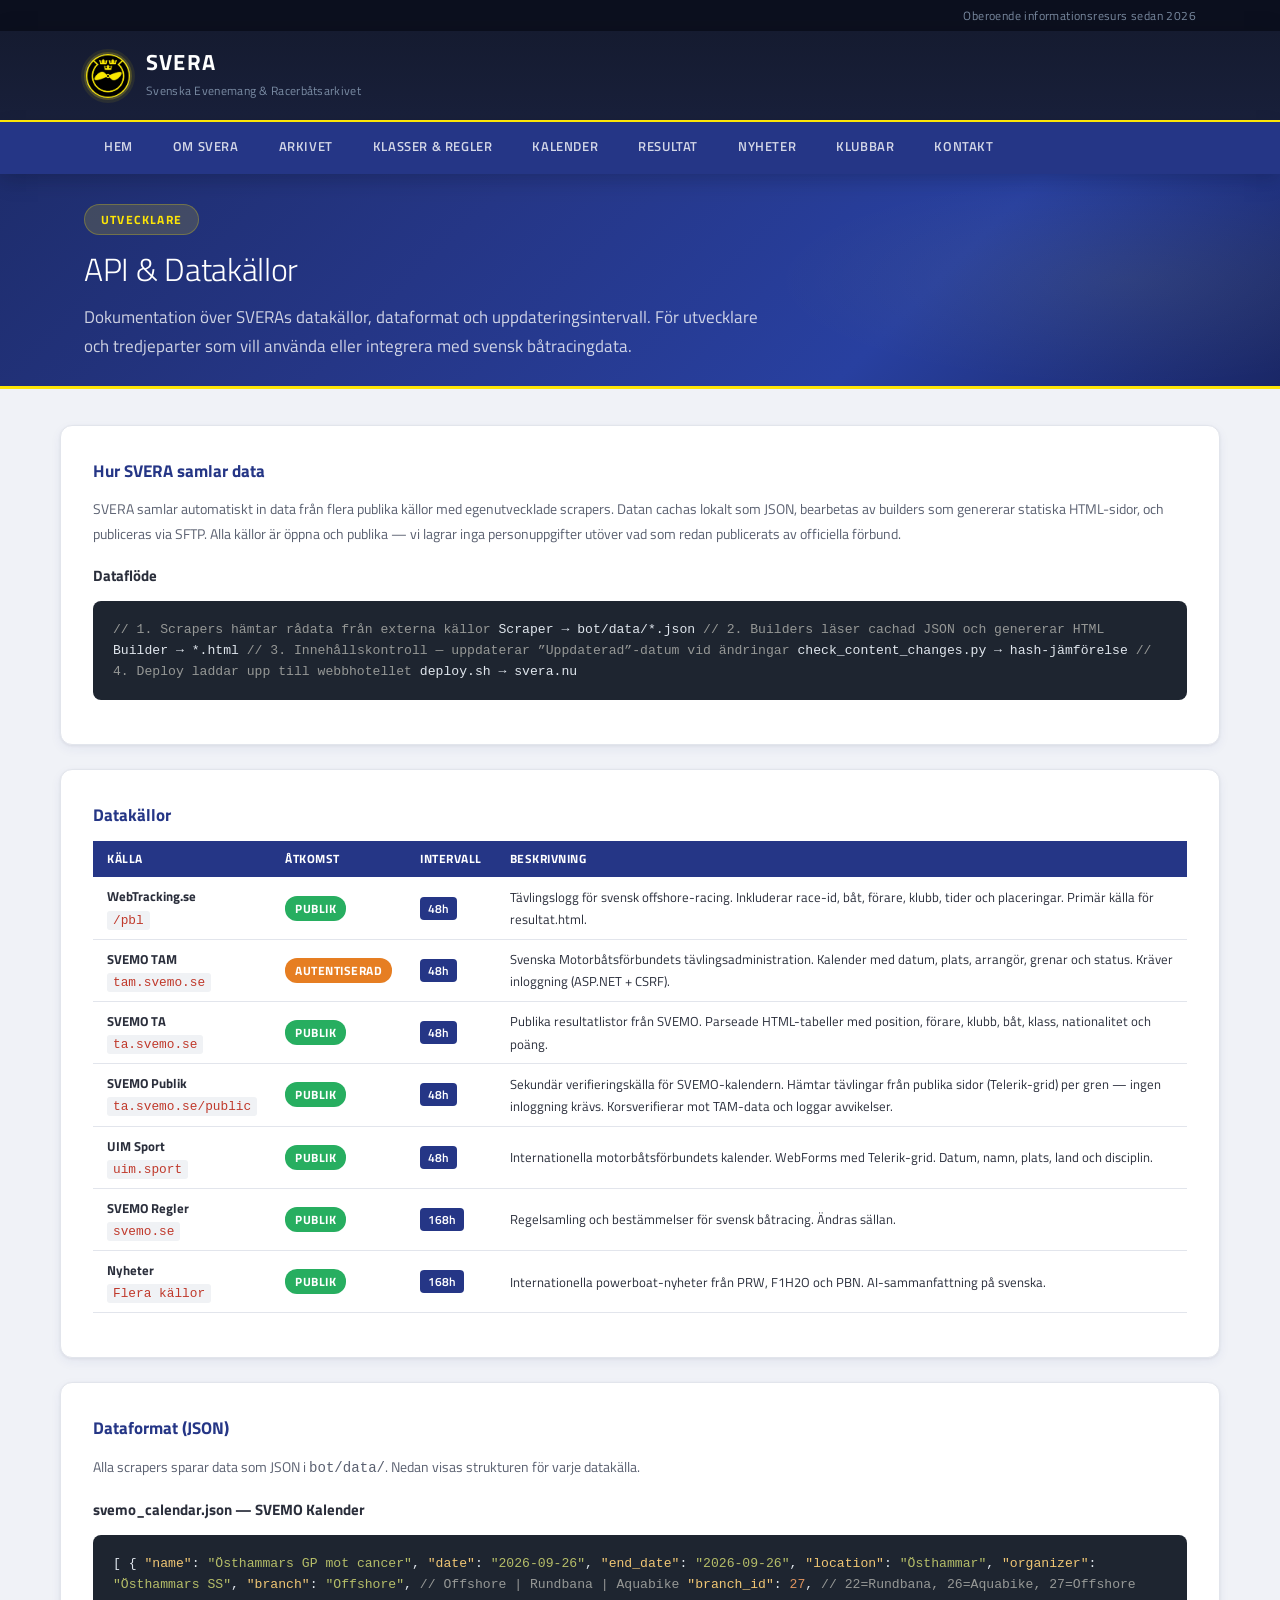
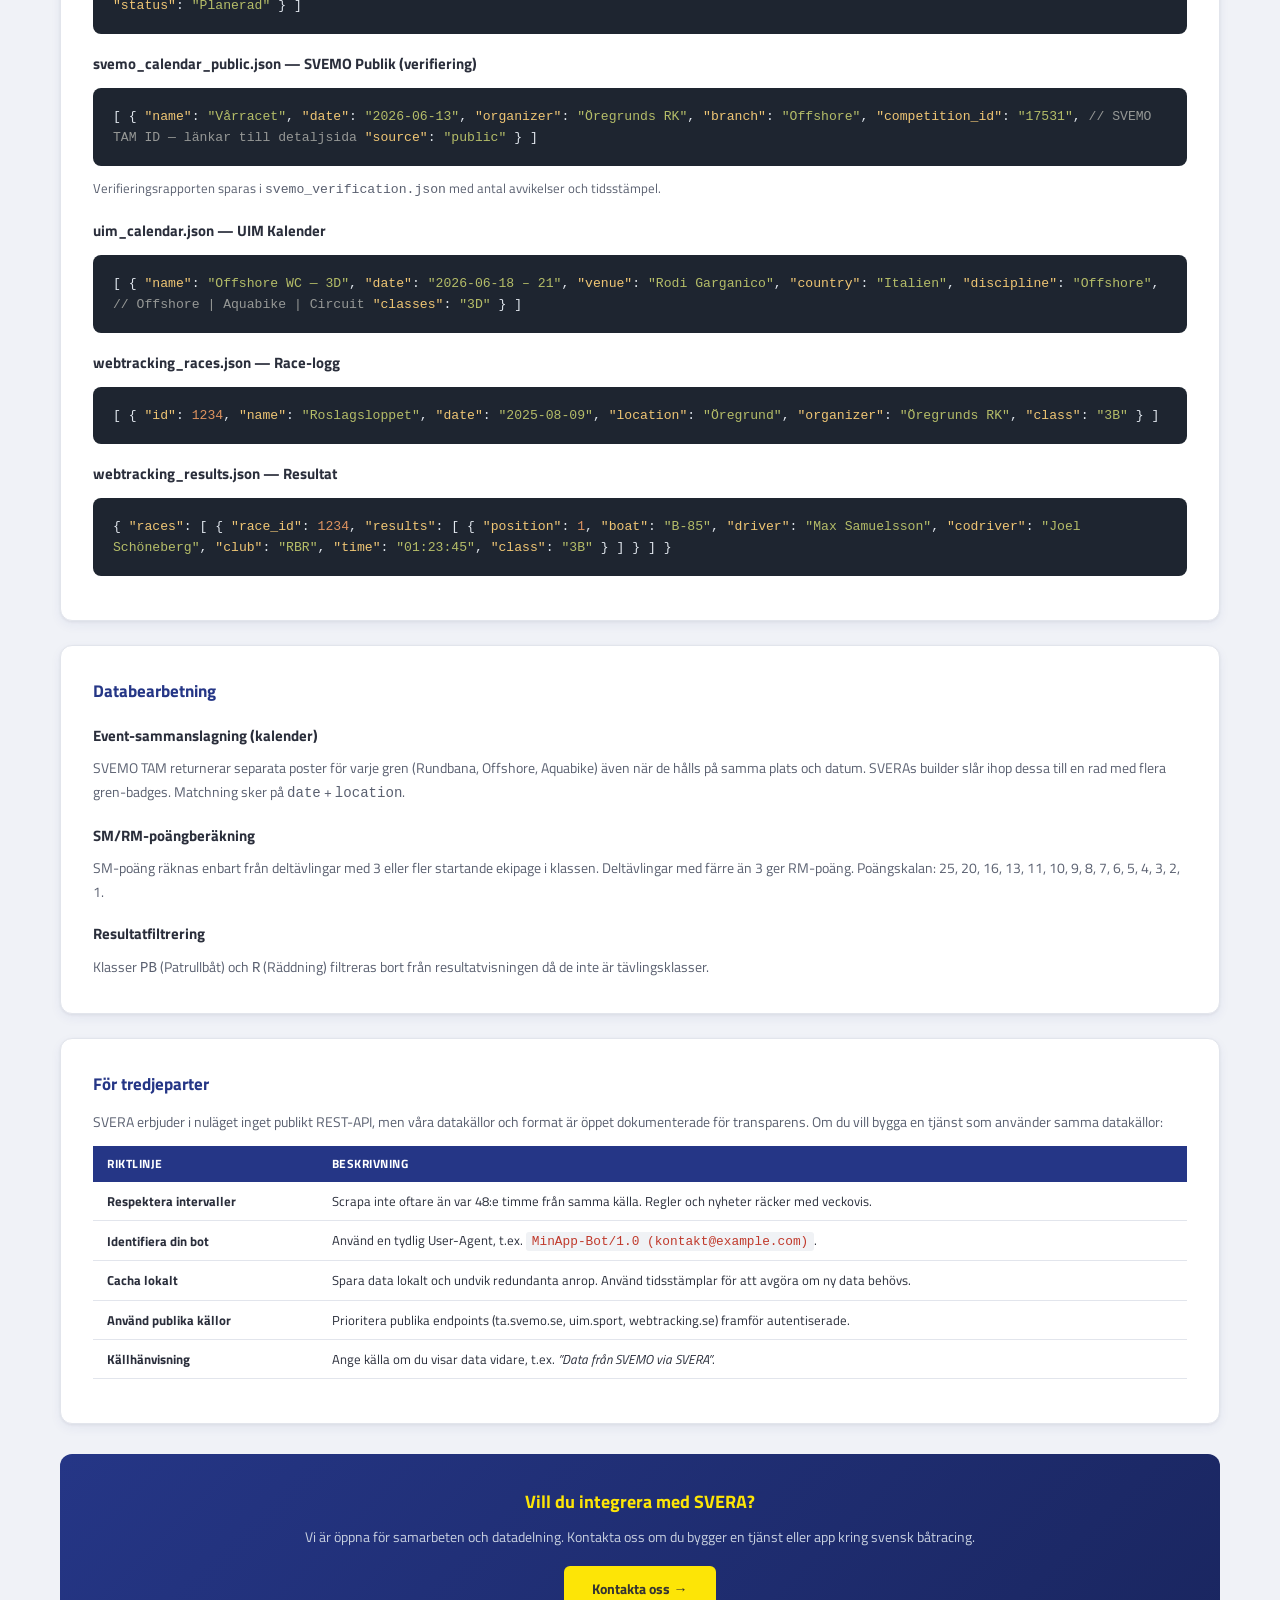
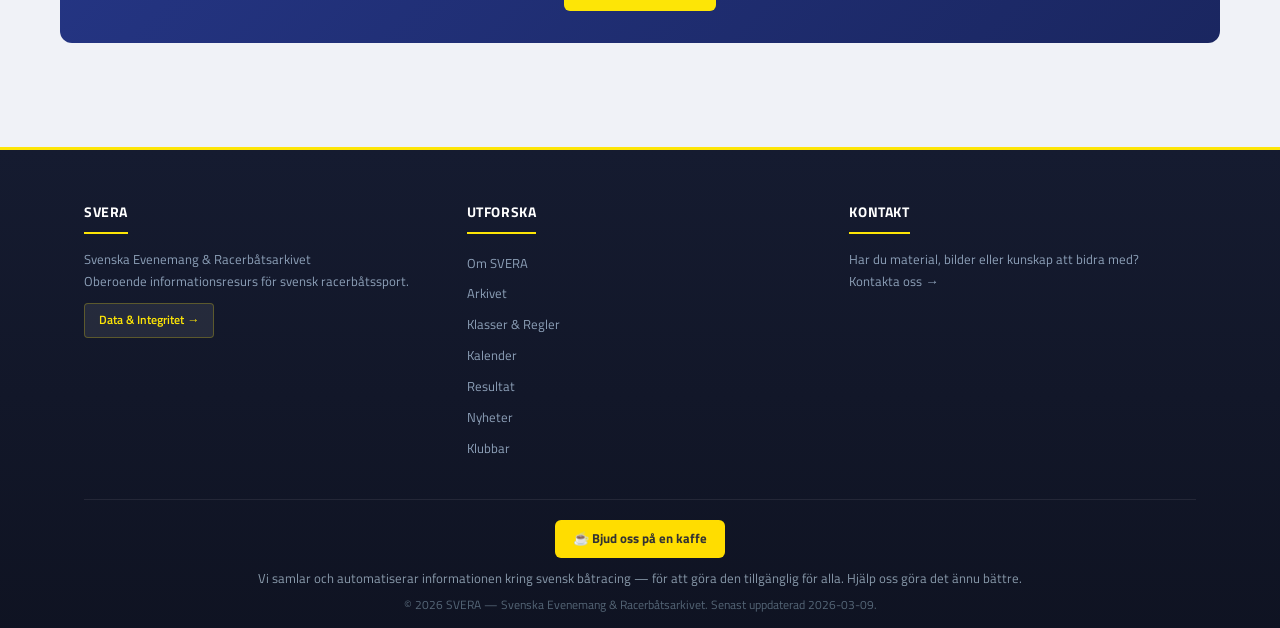
==== api.html @ 604509d9 "Add public SVEMO calendar scraper as TAM verification source - svemo_calendar_public.py: scrapes ta." ====
<!DOCTYPE html>
<html lang="sv">
<head>
  <meta charset="UTF-8">
  <meta name="viewport" content="width=device-width, initial-scale=1.0">
  <title>API &amp; Datak&auml;llor &mdash; SVERA</title>
  <meta name="description" content="Dokumentation &ouml;ver SVERAs datak&auml;llor, uppdateringsintervall och dataformat. F&ouml;r utvecklare och tredjeparter som vill integrera med svensk b&aring;tracingdata.">
  <meta property="og:title" content="API &amp; Datak&auml;llor &mdash; SVERA">
  <meta property="og:description" content="SVERAs datak&auml;llor och API-dokumentation f&ouml;r svensk b&aring;tracingdata.">
  <meta property="og:type" content="website">
  <meta property="og:url" content="https://www.svera.nu/api.html">
  <meta property="og:locale" content="sv_SE">
  <link rel="icon" type="image/x-icon" href="favicon.ico">
  <link rel="icon" type="image/png" sizes="32x32" href="assets/images/favicon-32x32.png">
  <link rel="icon" type="image/png" sizes="16x16" href="assets/images/favicon-16x16.png">
  <link rel="apple-touch-icon" sizes="180x180" href="assets/images/apple-touch-icon.png">
  <link rel="stylesheet" href="assets/css/style.css">
  <style>
    .api-section { background:var(--white); border-radius:var(--radius-lg); box-shadow:var(--shadow); padding:32px; margin-bottom:24px; border:1px solid var(--border); }
    .api-section h3 { color:var(--primary); font-size:1.05rem; margin-bottom:12px; }
    .api-section h4 { color:var(--text); font-size:0.92rem; margin:18px 0 8px; }
    .api-table { width:100%; border-collapse:collapse; font-size:0.84rem; margin:12px 0; }
    .api-table thead { background:var(--primary); color:#fff; }
    .api-table th { padding:8px 14px; text-align:left; font-size:0.76rem; text-transform:uppercase; letter-spacing:0.5px; font-weight:700; }
    .api-table td { padding:8px 14px; border-bottom:1px solid var(--border); color:var(--text); }
    .api-table tbody tr:hover { background:rgba(37,54,134,0.03); }
    .api-table code { background:#f0f2f5; padding:2px 6px; border-radius:3px; font-size:0.8rem; color:#c0392b; }
    .code-block { background:#1e2530; color:#e0e6ed; padding:18px 20px; border-radius:8px; font-size:0.82rem; line-height:1.6; overflow-x:auto; margin:12px 0; font-family:'Courier New',monospace; }
    .code-block .key { color:#f0c674; }
    .code-block .str { color:#b5bd68; }
    .code-block .num { color:#de935f; }
    .code-block .comment { color:#969896; }
    .badge-source { display:inline-block; padding:3px 10px; border-radius:12px; font-size:0.72rem; font-weight:700; text-transform:uppercase; letter-spacing:0.5px; }
    .badge-public { background:#27ae60; color:#fff; }
    .badge-auth { background:#e67e22; color:#fff; }
    .badge-interval { background:var(--primary); color:#fff; display:inline-block; padding:2px 8px; border-radius:4px; font-size:0.72rem; font-weight:600; }
    .contact-box { background:linear-gradient(135deg,#253686 0%,#1a2660 100%); color:#fff; border-radius:var(--radius-lg); padding:32px; text-align:center; margin-top:30px; }
    .contact-box h3 { color:#fde506; margin-bottom:10px; font-size:1.15rem; }
    .contact-box p { font-size:0.9rem; color:#c8d0e0; line-height:1.65; margin-bottom:16px; }
    .contact-box a.btn { display:inline-block; padding:11px 28px; background:var(--accent); color:#333; border-radius:6px; font-weight:700; font-size:0.88rem; text-decoration:none; transition:all var(--transition); }
    .contact-box a.btn:hover { background:#fff; color:var(--primary); transform:translateY(-1px); }
  </style>
</head>
<body>

<a href="#main" class="skip-link">Hoppa till inneh&aring;ll</a>
<div class="top-bar"><div class="container"><span>Oberoende informationsresurs sedan 2026</span></div></div>

<header class="site-header">
  <div class="container">
    <div class="header-inner">
      <a href="/" class="logo">
        <img class="logo-img" src="assets/images/svera-logo.png" alt="SVERA">
        <div class="logo-text"><h1>SVERA</h1><span class="tagline">Svenska Evenemang &amp; Racerb&aring;tsarkivet</span></div>
      </a>
      <button class="hamburger" aria-label="Meny"><span></span><span></span><span></span></button>
    </div>
  </div>
  <nav class="main-nav">
    <div class="container">
      <ul class="nav-list">
        <li><a href="/">Hem</a></li>
        <li><a href="om.html">Om SVERA</a></li>
        <li><a href="arkivet.html">Arkivet</a></li>
        <li><a href="klasser.html">Klasser &amp; Regler</a></li>
        <li><a href="kalender.html">Kalender</a></li>
        <li><a href="resultat.html">Resultat</a></li>
        <li><a href="nyheter.html">Nyheter</a></li>
        <li>
          <a href="klubbar.html">Klubbar</a>
          <ul class="dropdown">
            <li><a href="klubbar.html">Klubbar</a></li>
            <li><a href="team.html">Aktiva Team</a></li>
          </ul>
        </li>
        <li><a href="kontakt.html">Kontakt</a></li>
      </ul>
    </div>
  </nav>
</header>

<section class="hero" style="padding:30px 0 24px;">
  <div class="container">
    <span class="hero-badge">Utvecklare</span>
    <h2>API &amp; Datak&auml;llor</h2>
    <p>Dokumentation &ouml;ver SVERAs datak&auml;llor, dataformat och uppdateringsintervall. F&ouml;r utvecklare och tredjeparter som vill anv&auml;nda eller integrera med svensk b&aring;tracingdata.</p>
  </div>
</section>

<div class="container page-content" id="main">

  <!-- Overview -->
  <div class="api-section">
    <h3>Hur SVERA samlar data</h3>
    <p style="font-size:0.9rem;color:var(--text-light);line-height:1.7;">SVERA samlar automatiskt in data fr&aring;n flera publika k&auml;llor med egenutvecklade scrapers. Datan cachas lokalt som JSON, bearbetas av builders som genererar statiska HTML-sidor, och publiceras via SFTP. Alla k&auml;llor &auml;r &ouml;ppna och publika &mdash; vi lagrar inga personuppgifter ut&ouml;ver vad som redan publicerats av officiella f&ouml;rbund.</p>

    <h4>Datafl&ouml;de</h4>
    <div class="code-block">
<span class="comment">// 1. Scrapers h&auml;mtar r&aring;data fr&aring;n externa k&auml;llor</span>
Scraper &rarr; bot/data/*.json

<span class="comment">// 2. Builders l&auml;ser cachad JSON och genererar HTML</span>
Builder &rarr; *.html

<span class="comment">// 3. Inneh&aring;llskontroll &mdash; uppdaterar &rdquo;Uppdaterad&rdquo;-datum vid &auml;ndringar</span>
check_content_changes.py &rarr; hash-j&auml;mf&ouml;relse

<span class="comment">// 4. Deploy laddar upp till webbhotellet</span>
deploy.sh &rarr; svera.nu
    </div>
  </div>

  <!-- Data Sources -->
  <div class="api-section">
    <h3>Datak&auml;llor</h3>

    <table class="api-table">
      <thead><tr><th>K&auml;lla</th><th>&Aring;tkomst</th><th>Intervall</th><th>Beskrivning</th></tr></thead>
      <tbody>
        <tr>
          <td><strong>WebTracking.se</strong><br><code>/pbl</code></td>
          <td><span class="badge-source badge-public">Publik</span></td>
          <td><span class="badge-interval">48h</span></td>
          <td>T&auml;vlingslogg f&ouml;r svensk offshore-racing. Inkluderar race-id, b&aring;t, f&ouml;rare, klubb, tider och placeringar. Prim&auml;r k&auml;lla f&ouml;r resultat.html.</td>
        </tr>
        <tr>
          <td><strong>SVEMO TAM</strong><br><code>tam.svemo.se</code></td>
          <td><span class="badge-source badge-auth">Autentiserad</span></td>
          <td><span class="badge-interval">48h</span></td>
          <td>Svenska Motorb&aring;tsf&ouml;rbundets t&auml;vlingsadministration. Kalender med datum, plats, arrang&ouml;r, grenar och status. Kr&auml;ver inloggning (ASP.NET + CSRF).</td>
        </tr>
        <tr>
          <td><strong>SVEMO TA</strong><br><code>ta.svemo.se</code></td>
          <td><span class="badge-source badge-public">Publik</span></td>
          <td><span class="badge-interval">48h</span></td>
          <td>Publika resultatlistor fr&aring;n SVEMO. Parseade HTML-tabeller med position, f&ouml;rare, klubb, b&aring;t, klass, nationalitet och po&auml;ng.</td>
        </tr>
        <tr>
          <td><strong>SVEMO Publik</strong><br><code>ta.svemo.se/public</code></td>
          <td><span class="badge-source badge-public">Publik</span></td>
          <td><span class="badge-interval">48h</span></td>
          <td>Sekundär verifieringsk&auml;lla f&ouml;r SVEMO-kalendern. H&auml;mtar t&auml;vlingar fr&aring;n publika sidor (Telerik-grid) per gren &mdash; ingen inloggning kr&auml;vs. Korsverifierar mot TAM-data och loggar avvikelser.</td>
        </tr>
        <tr>
          <td><strong>UIM Sport</strong><br><code>uim.sport</code></td>
          <td><span class="badge-source badge-public">Publik</span></td>
          <td><span class="badge-interval">48h</span></td>
          <td>Internationella motorb&aring;tsf&ouml;rbundets kalender. WebForms med Telerik-grid. Datum, namn, plats, land och disciplin.</td>
        </tr>
        <tr>
          <td><strong>SVEMO Regler</strong><br><code>svemo.se</code></td>
          <td><span class="badge-source badge-public">Publik</span></td>
          <td><span class="badge-interval">168h</span></td>
          <td>Regelsamling och bestämmelser för svensk b&aring;tracing. &Auml;ndras s&auml;llan.</td>
        </tr>
        <tr>
          <td><strong>Nyheter</strong><br><code>Flera k&auml;llor</code></td>
          <td><span class="badge-source badge-public">Publik</span></td>
          <td><span class="badge-interval">168h</span></td>
          <td>Internationella powerboat-nyheter fr&aring;n PRW, F1H2O och PBN. AI-sammanfattning p&aring; svenska.</td>
        </tr>
      </tbody>
    </table>
  </div>

  <!-- JSON Formats -->
  <div class="api-section">
    <h3>Dataformat (JSON)</h3>
    <p style="font-size:0.88rem;color:var(--text-light);margin-bottom:16px;">Alla scrapers sparar data som JSON i <code>bot/data/</code>. Nedan visas strukturen f&ouml;r varje datak&auml;lla.</p>

    <h4>svemo_calendar.json &mdash; SVEMO Kalender</h4>
    <div class="code-block">
[
  {
    <span class="key">"name"</span>: <span class="str">"&Ouml;sthammars GP mot cancer"</span>,
    <span class="key">"date"</span>: <span class="str">"2026-09-26"</span>,
    <span class="key">"end_date"</span>: <span class="str">"2026-09-26"</span>,
    <span class="key">"location"</span>: <span class="str">"&Ouml;sthammar"</span>,
    <span class="key">"organizer"</span>: <span class="str">"&Ouml;sthammars SS"</span>,
    <span class="key">"branch"</span>: <span class="str">"Offshore"</span>,       <span class="comment">// Offshore | Rundbana | Aquabike</span>
    <span class="key">"branch_id"</span>: <span class="num">27</span>,             <span class="comment">// 22=Rundbana, 26=Aquabike, 27=Offshore</span>
    <span class="key">"status"</span>: <span class="str">"Planerad"</span>
  }
]
    </div>

    <h4>svemo_calendar_public.json &mdash; SVEMO Publik (verifiering)</h4>
    <div class="code-block">
[
  {
    <span class="key">"name"</span>: <span class="str">"V&aring;rracet"</span>,
    <span class="key">"date"</span>: <span class="str">"2026-06-13"</span>,
    <span class="key">"organizer"</span>: <span class="str">"&Ouml;regrunds RK"</span>,
    <span class="key">"branch"</span>: <span class="str">"Offshore"</span>,
    <span class="key">"competition_id"</span>: <span class="str">"17531"</span>,  <span class="comment">// SVEMO TAM ID &mdash; l&auml;nkar till detaljsida</span>
    <span class="key">"source"</span>: <span class="str">"public"</span>
  }
]
    </div>
    <p style="font-size:0.82rem;color:var(--text-light);margin-bottom:16px;">Verifieringsrapporten sparas i <code>svemo_verification.json</code> med antal avvikelser och tidsstämpel.</p>

    <h4>uim_calendar.json &mdash; UIM Kalender</h4>
    <div class="code-block">
[
  {
    <span class="key">"name"</span>: <span class="str">"Offshore WC &mdash; 3D"</span>,
    <span class="key">"date"</span>: <span class="str">"2026-06-18 &ndash; 21"</span>,
    <span class="key">"venue"</span>: <span class="str">"Rodi Garganico"</span>,
    <span class="key">"country"</span>: <span class="str">"Italien"</span>,
    <span class="key">"discipline"</span>: <span class="str">"Offshore"</span>,   <span class="comment">// Offshore | Aquabike | Circuit</span>
    <span class="key">"classes"</span>: <span class="str">"3D"</span>
  }
]
    </div>

    <h4>webtracking_races.json &mdash; Race-logg</h4>
    <div class="code-block">
[
  {
    <span class="key">"id"</span>: <span class="num">1234</span>,
    <span class="key">"name"</span>: <span class="str">"Roslagsloppet"</span>,
    <span class="key">"date"</span>: <span class="str">"2025-08-09"</span>,
    <span class="key">"location"</span>: <span class="str">"&Ouml;regrund"</span>,
    <span class="key">"organizer"</span>: <span class="str">"&Ouml;regrunds RK"</span>,
    <span class="key">"class"</span>: <span class="str">"3B"</span>
  }
]
    </div>

    <h4>webtracking_results.json &mdash; Resultat</h4>
    <div class="code-block">
{
  <span class="key">"races"</span>: [
    {
      <span class="key">"race_id"</span>: <span class="num">1234</span>,
      <span class="key">"results"</span>: [
        {
          <span class="key">"position"</span>: <span class="num">1</span>,
          <span class="key">"boat"</span>: <span class="str">"B-85"</span>,
          <span class="key">"driver"</span>: <span class="str">"Max Samuelsson"</span>,
          <span class="key">"codriver"</span>: <span class="str">"Joel Sch&ouml;neberg"</span>,
          <span class="key">"club"</span>: <span class="str">"RBR"</span>,
          <span class="key">"time"</span>: <span class="str">"01:23:45"</span>,
          <span class="key">"class"</span>: <span class="str">"3B"</span>
        }
      ]
    }
  ]
}
    </div>
  </div>

  <!-- Merge Logic -->
  <div class="api-section">
    <h3>Databearbetning</h3>

    <h4>Event-sammanslagning (kalender)</h4>
    <p style="font-size:0.88rem;color:var(--text-light);line-height:1.7;">SVEMO TAM returnerar separata poster f&ouml;r varje gren (Rundbana, Offshore, Aquabike) &auml;ven n&auml;r de h&aring;lls p&aring; samma plats och datum. SVERAs builder sl&aring;r ihop dessa till en rad med flera gren-badges. Matchning sker p&aring; <code>date</code> + <code>location</code>.</p>

    <h4>SM/RM-po&auml;ngber&auml;kning</h4>
    <p style="font-size:0.88rem;color:var(--text-light);line-height:1.7;">SM-po&auml;ng r&auml;knas enbart fr&aring;n delt&auml;vlingar med 3 eller fler startande ekipage i klassen. Delt&auml;vlingar med f&auml;rre &auml;n 3 ger RM-po&auml;ng. Po&auml;ngskalan: 25, 20, 16, 13, 11, 10, 9, 8, 7, 6, 5, 4, 3, 2, 1.</p>

    <h4>Resultatfiltrering</h4>
    <p style="font-size:0.88rem;color:var(--text-light);line-height:1.7;">Klasser <code>PB</code> (Patrullb&aring;t) och <code>R</code> (R&auml;ddning) filtreras bort fr&aring;n resultatvisningen d&aring; de inte &auml;r t&auml;vlingsklasser.</p>
  </div>

  <!-- Rate Limits & Best Practices -->
  <div class="api-section">
    <h3>F&ouml;r tredjeparter</h3>
    <p style="font-size:0.88rem;color:var(--text-light);line-height:1.7;">SVERA erbjuder i nul&auml;get inget publikt REST-API, men v&aring;ra datak&auml;llor och format &auml;r &ouml;ppet dokumenterade f&ouml;r transparens. Om du vill bygga en tj&auml;nst som anv&auml;nder samma datak&auml;llor:</p>

    <table class="api-table">
      <thead><tr><th>Riktlinje</th><th>Beskrivning</th></tr></thead>
      <tbody>
        <tr><td><strong>Respektera intervaller</strong></td><td>Scrapa inte oftare &auml;n var 48:e timme fr&aring;n samma k&auml;lla. Regler och nyheter r&auml;cker med veckovis.</td></tr>
        <tr><td><strong>Identifiera din bot</strong></td><td>Anv&auml;nd en tydlig User-Agent, t.ex. <code>MinApp-Bot/1.0 (kontakt@example.com)</code>.</td></tr>
        <tr><td><strong>Cacha lokalt</strong></td><td>Spara data lokalt och undvik redundanta anrop. Anv&auml;nd tidsstämplar f&ouml;r att avg&ouml;ra om ny data beh&ouml;vs.</td></tr>
        <tr><td><strong>Anv&auml;nd publika k&auml;llor</strong></td><td>Prioritera publika endpoints (ta.svemo.se, uim.sport, webtracking.se) framf&ouml;r autentiserade.</td></tr>
        <tr><td><strong>K&auml;llh&auml;nvisning</strong></td><td>Ange k&auml;lla om du visar data vidare, t.ex. <em>&rdquo;Data fr&aring;n SVEMO via SVERA&rdquo;</em>.</td></tr>
      </tbody>
    </table>
  </div>

  <!-- Contact -->
  <div class="contact-box">
    <h3>Vill du integrera med SVERA?</h3>
    <p>Vi &auml;r &ouml;ppna f&ouml;r samarbeten och datadelning. Kontakta oss om du bygger en tj&auml;nst eller app kring svensk b&aring;tracing.</p>
    <a class="btn" href="kontakt.html">Kontakta oss &#8594;</a>
  </div>

</div>

<footer class="site-footer">
  <div class="container">
    <div class="footer-grid">
      <div class="footer-col">
        <h3>SVERA</h3>
        <p>Svenska Evenemang &amp; Racerb&aring;tsarkivet</p>
        <p>Oberoende informationsresurs f&ouml;r svensk racerb&aring;tssport.</p>
        <p style="margin-top:10px;"><a href="policy.html" style="display:inline-block;background:rgba(255,255,255,0.08);color:#fde506;padding:6px 14px;border-radius:4px;font-size:0.76rem;font-weight:600;text-decoration:none;border:1px solid rgba(253,229,6,0.25);transition:all 0.2s;">Data &amp; Integritet &rarr;</a></p>
      </div>
      <div class="footer-col">
        <h3>Utforska</h3>
        <ul>
          <li><a href="om.html">Om SVERA</a></li>
          <li><a href="arkivet.html">Arkivet</a></li>
          <li><a href="klasser.html">Klasser &amp; Regler</a></li>
          <li><a href="kalender.html">Kalender</a></li>
          <li><a href="resultat.html">Resultat</a></li>
          <li><a href="nyheter.html">Nyheter</a></li>
          <li><a href="klubbar.html">Klubbar</a></li>
        </ul>
      </div>
      <div class="footer-col">
        <h3>Kontakt</h3>
        <p>Har du material, bilder eller kunskap att bidra med?</p>
        <p><a href="kontakt.html">Kontakta oss &rarr;</a></p>
      </div>
    </div>

    <div class="footer-bottom">
      <div style="margin-bottom:10px;">
        <a href="https://buymeacoffee.com/theralley" target="_blank" rel="noopener" style="display:inline-flex;align-items:center;gap:6px;background:#FFDD00;color:#333;padding:8px 18px;border-radius:6px;font-size:0.82rem;font-weight:700;text-decoration:none;transition:all 0.2s;">&#9749; Bjud oss p&aring; en kaffe</a>
      </div>
      <p style="margin-bottom:6px;font-size:0.8rem;color:#8899aa;">Vi samlar och automatiserar informationen kring svensk b&aring;tracing &mdash; f&ouml;r att g&ouml;ra den tillg&auml;nglig f&ouml;r alla. Hj&auml;lp oss g&ouml;ra det &auml;nnu b&auml;ttre.</p>
      &copy; 2026 SVERA &mdash; Svenska Evenemang &amp; Racerb&aring;tsarkivet. Senast uppdaterad 2026-03-09.
    </div>
  </div>
</footer>

<script src="assets/js/main.js"></script>
</body>
</html>
---- assets/css/style.css ----
/* SVERA — Svenska Evenemang & Racerbåtsarkivet */
/* Modern redesign — cleaner, more professional */

@import url('https://fonts.googleapis.com/css2?family=Titillium+Web:wght@300;400;600;700&display=swap');

*, *::before, *::after {
  box-sizing: border-box;
  margin: 0;
  padding: 0;
}

:root {
  --primary: #253686;
  --primary-light: #2e42a0;
  --primary-dark: #1a2766;
  --secondary: #353535;
  --accent: #fde506;
  --accent-hover: #e6d005;
  --bg: #f0f2f7;
  --white: #ffffff;
  --text: #2a2e3b;
  --text-light: #5a6070;
  --border: #e2e5ec;
  --nav-hover: #253686;
  --shadow-sm: 0 1px 3px rgba(0,0,0,0.06), 0 1px 2px rgba(0,0,0,0.04);
  --shadow: 0 4px 12px rgba(37,54,134,0.06), 0 1px 3px rgba(0,0,0,0.06);
  --shadow-lg: 0 10px 30px rgba(37,54,134,0.08), 0 4px 10px rgba(0,0,0,0.05);
  --shadow-hover: 0 12px 36px rgba(37,54,134,0.12), 0 4px 12px rgba(0,0,0,0.06);
  --radius: 8px;
  --radius-lg: 12px;
  --font: 'Titillium Web', Helvetica, Arial, sans-serif;
  --transition: 0.25s cubic-bezier(0.4, 0, 0.2, 1);
}

html {
  scroll-behavior: smooth;
}

body {
  font-family: var(--font);
  color: var(--text);
  background: var(--bg);
  line-height: 1.65;
  -webkit-font-smoothing: antialiased;
  -moz-osx-font-smoothing: grayscale;
}

a {
  color: var(--primary);
  text-decoration: none;
  transition: color var(--transition);
}
a:hover {
  color: var(--primary-dark);
}

img {
  max-width: 100%;
  height: auto;
}

/* === SKIP LINK === */
.skip-link {
  position: absolute;
  top: -100%;
  left: 0;
  background: var(--accent);
  color: #1a1f35;
  padding: 8px 16px;
  z-index: 1000;
  font-size: 0.9rem;
  font-weight: 600;
}
.skip-link:focus {
  top: 0;
}

/* === TOP BAR === */
.top-bar {
  background: #0b0f1e;
  color: #7a8aa0;
  font-size: 0.72rem;
  padding: 6px 0;
  text-align: right;
  letter-spacing: 0.4px;
  font-weight: 400;
}
.top-bar .container {
  display: flex;
  justify-content: flex-end;
  align-items: center;
  gap: 16px;
}
.top-bar a {
  color: #7a8aa0;
  font-size: 0.72rem;
}
.top-bar a:hover {
  color: #fff;
}

/* === HEADER === */
.site-header {
  background: linear-gradient(180deg, #151b30 0%, #1a2240 100%);
  padding: 0;
  box-shadow: 0 4px 24px rgba(0,0,0,0.15);
  position: relative;
  z-index: 50;
}
.header-inner {
  display: flex;
  align-items: center;
  justify-content: space-between;
  padding: 18px 0;
}
.logo {
  display: flex;
  align-items: center;
  gap: 14px;
  text-decoration: none;
  color: #fff;
  position: relative;
  z-index: 1000;
  transition: opacity var(--transition);
}
.logo:hover {
  opacity: 0.92;
  color: #fff;
}
.logo-icon {
  width: 50px;
  height: 50px;
  background: var(--accent);
  border-radius: 50%;
  display: flex;
  align-items: center;
  justify-content: center;
  font-weight: 700;
  font-size: 1.1rem;
  color: #253686;
  flex-shrink: 0;
}
.logo-img {
  height: 48px;
  width: 48px;
  border-radius: 50%;
  object-fit: cover;
  flex-shrink: 0;
  border: 2px solid rgba(253,229,6,0.25);
  box-shadow: 0 0 0 3px rgba(253,229,6,0.08);
}
.logo-text h1 {
  font-size: 1.4rem;
  font-weight: 700;
  line-height: 1.2;
  letter-spacing: 1.2px;
}
.logo-text .tagline {
  font-size: 0.72rem;
  color: #8da0b8;
  font-weight: 400;
  letter-spacing: 0.3px;
  opacity: 0.85;
}

/* === HAMBURGER === */
.hamburger {
  display: none;
  background: none;
  border: 1px solid rgba(255,255,255,0.12);
  border-radius: 6px;
  cursor: pointer;
  padding: 10px 9px;
  transition: all var(--transition);
}
.hamburger:hover,
.hamburger:focus {
  border-color: rgba(253,229,6,0.35);
  background: rgba(255,255,255,0.04);
  outline: none;
}
.hamburger span {
  display: block;
  width: 22px;
  height: 2px;
  background: #fff;
  margin: 4px 0;
  transition: transform 0.3s, opacity 0.3s;
  border-radius: 2px;
}
.hamburger.active span:nth-child(1) {
  transform: rotate(45deg) translate(5px, 5px);
}
.hamburger.active span:nth-child(2) {
  opacity: 0;
}
.hamburger.active span:nth-child(3) {
  transform: rotate(-45deg) translate(5px, -5px);
}

/* === NAVIGATION === */
.main-nav {
  background: var(--primary);
  border-top: 2px solid var(--accent);
  box-shadow: 0 4px 16px rgba(0,0,0,0.08);
}
.nav-list {
  list-style: none;
  display: flex;
  margin: 0;
  padding: 0;
}
.nav-list > li {
  position: relative;
}
.nav-list > li > a {
  display: block;
  padding: 14px 20px;
  color: rgba(255,255,255,0.8);
  font-size: 0.82rem;
  font-weight: 600;
  text-transform: uppercase;
  letter-spacing: 0.6px;
  transition: all var(--transition);
  border-bottom: 2px solid transparent;
  position: relative;
}
.nav-list > li > a:hover {
  background: rgba(255,255,255,0.06);
  color: #fff;
  border-bottom-color: rgba(253,229,6,0.5);
}
.nav-list > li > a.active {
  background: rgba(0,0,0,0.15);
  color: #fff;
  border-bottom-color: var(--accent);
}

/* Dropdown */
.nav-list .dropdown {
  display: none;
  position: absolute;
  top: 100%;
  left: 0;
  background: #1a2766;
  min-width: 230px;
  box-shadow: 0 12px 32px rgba(0,0,0,0.3);
  z-index: 100;
  list-style: none;
  padding: 8px 0;
  border-radius: 0 0 var(--radius) var(--radius);
  border-top: 2px solid var(--accent);
  backdrop-filter: blur(8px);
}
.nav-list li:hover .dropdown {
  display: block;
}
.dropdown li a {
  display: block;
  padding: 10px 20px;
  color: rgba(255,255,255,0.85);
  font-size: 0.82rem;
  border-bottom: 1px solid rgba(255,255,255,0.05);
  transition: all 0.2s;
}
.dropdown li:last-child a {
  border-bottom: none;
}
.dropdown li a:hover {
  background: rgba(253,229,6,0.08);
  color: #fff;
  padding-left: 24px;
}

/* === CONTAINER === */
.container {
  max-width: 1160px;
  margin: 0 auto;
  padding: 0 24px;
}

/* === HERO === */
.hero {
  background: linear-gradient(135deg, #1e2d6d 0%, var(--primary) 35%, #2840a0 70%, #1a2766 100%);
  color: #fff;
  padding: 52px 0 44px;
  border-bottom: 3px solid var(--accent);
  position: relative;
  overflow: hidden;
}
.hero::before {
  content: '';
  position: absolute;
  top: 0;
  right: 0;
  width: 40%;
  height: 100%;
  background: radial-gradient(ellipse at 70% 50%, rgba(253,229,6,0.06) 0%, transparent 70%);
  pointer-events: none;
}
.hero h2 {
  font-size: 2rem;
  margin-bottom: 14px;
  font-weight: 300;
  letter-spacing: -0.3px;
  line-height: 1.25;
}
.hero p {
  font-size: 1.05rem;
  color: rgba(255,255,255,0.78);
  max-width: 680px;
  line-height: 1.75;
}
/* Hero action buttons */
.hero-actions {
  display: flex;
  flex-wrap: wrap;
  gap: 12px;
  margin-top: 24px;
}
.hero-btn {
  display: inline-flex;
  align-items: center;
  gap: 8px;
  padding: 12px 26px;
  background: var(--accent);
  color: #333;
  font-size: 0.88rem;
  font-weight: 700;
  border-radius: 6px;
  text-decoration: none;
  transition: all var(--transition);
  box-shadow: 0 2px 8px rgba(253,229,6,0.2);
}
.hero-btn:hover {
  background: #fff;
  color: var(--primary);
  transform: translateY(-2px);
  box-shadow: 0 6px 20px rgba(0,0,0,0.15);
}
.hero-btn-ext {
  background: rgba(255,255,255,0.1);
  color: #fff;
  border: 1px solid rgba(255,255,255,0.25);
  box-shadow: none;
  backdrop-filter: blur(4px);
}
.hero-btn-ext:hover {
  background: #fff;
  color: var(--primary);
  border-color: #fff;
}
.hero .hero-badge {
  display: inline-block;
  background: rgba(253,229,6,0.15);
  color: var(--accent);
  padding: 5px 16px;
  border-radius: 20px;
  font-size: 0.72rem;
  font-weight: 700;
  text-transform: uppercase;
  letter-spacing: 1.2px;
  margin-bottom: 14px;
  border: 1px solid rgba(253,229,6,0.25);
}

/* === MAIN CONTENT === */
.main-content {
  display: grid;
  grid-template-columns: 1fr 330px;
  gap: 32px;
  padding: 36px 0;
}

/* === NEWS SECTION === */
.section-title {
  font-size: 1.15rem;
  font-weight: 700;
  color: var(--primary);
  padding-bottom: 10px;
  border-bottom: 3px solid var(--accent);
  margin-bottom: 24px;
  text-transform: uppercase;
  letter-spacing: 0.6px;
}

.news-list {
  display: flex;
  flex-direction: column;
  gap: 22px;
}

.news-card {
  background: var(--white);
  border-radius: var(--radius);
  overflow: hidden;
  box-shadow: var(--shadow);
  transition: transform var(--transition), box-shadow var(--transition);
  border: 1px solid var(--border);
  border-left: 3px solid var(--primary);
}
.news-card:hover {
  transform: translateY(-2px);
  box-shadow: var(--shadow-hover);
}
.news-body {
  padding: 18px 20px;
}
.news-meta {
  display: flex;
  align-items: center;
  gap: 10px;
  margin-bottom: 8px;
}
.category {
  display: inline-block;
  background: var(--accent);
  color: #333;
  padding: 3px 10px;
  font-size: 0.68rem;
  font-weight: 700;
  text-transform: uppercase;
  border-radius: 4px;
  letter-spacing: 0.5px;
}
.news-date {
  font-size: 0.76rem;
  color: var(--text-light);
  font-weight: 600;
  letter-spacing: 0.3px;
}
.news-body h3 {
  font-size: 1.05rem;
  margin-bottom: 8px;
  color: var(--primary);
  line-height: 1.35;
  font-weight: 700;
}
.news-body p {
  font-size: 0.88rem;
  color: var(--text-light);
  line-height: 1.6;
}
.read-more {
  display: inline-flex;
  align-items: center;
  gap: 4px;
  margin-top: 12px;
  font-size: 0.82rem;
  font-weight: 700;
  color: var(--primary);
  transition: all var(--transition);
}
.read-more:hover {
  color: var(--primary-dark);
  gap: 8px;
}

/* Show more button */
.show-more-wrap {
  text-align: center;
  margin-top: 24px;
}
.show-more-btn {
  display: inline-block;
  padding: 12px 32px;
  background: var(--primary);
  color: #fff;
  font-family: var(--font);
  font-size: 0.88rem;
  font-weight: 700;
  border: none;
  border-radius: 6px;
  cursor: pointer;
  transition: all var(--transition);
  box-shadow: var(--shadow-sm);
}
.show-more-btn:hover {
  background: var(--primary-dark);
  transform: translateY(-2px);
  box-shadow: var(--shadow);
}

/* === SIDEBAR === */
.sidebar {
  display: flex;
  flex-direction: column;
  gap: 24px;
}
.sidebar-box {
  background: var(--white);
  border-radius: var(--radius);
  box-shadow: var(--shadow);
  overflow: hidden;
  border: 1px solid var(--border);
}
.sidebar-box-title {
  background: linear-gradient(135deg, var(--primary) 0%, var(--primary-light) 100%);
  color: #fff;
  padding: 12px 18px;
  font-size: 0.82rem;
  font-weight: 700;
  text-transform: uppercase;
  letter-spacing: 0.6px;
  border-left: 3px solid var(--accent);
}
.sidebar-box-content {
  padding: 18px;
}
.sidebar-box-content p {
  font-size: 0.85rem;
  line-height: 1.6;
  color: var(--text-light);
  margin-bottom: 8px;
}
.sidebar-box-content ul {
  list-style: none;
  padding: 0;
}
.sidebar-box-content li {
  padding: 9px 0;
  border-bottom: 1px solid var(--border);
  font-size: 0.85rem;
}
.sidebar-box-content li:last-child {
  border-bottom: none;
}
.sidebar-box-content li a {
  color: var(--text);
  transition: color var(--transition);
}
.sidebar-box-content li a:hover {
  color: var(--primary);
}

/* Quick links */
.quick-links {
  display: flex;
  flex-direction: column;
  gap: 0;
}
.quick-link {
  display: flex;
  align-items: center;
  gap: 10px;
  padding: 13px 18px;
  border-bottom: 1px solid var(--border);
  color: var(--text);
  font-size: 0.85rem;
  font-weight: 500;
  transition: all var(--transition);
}
.quick-link:last-child {
  border-bottom: none;
}
.quick-link:hover {
  background: #f0f2f8;
  color: var(--primary);
  padding-left: 22px;
}
.quick-link-icon {
  color: var(--primary);
  font-weight: 700;
  font-size: 1.1rem;
  transition: transform var(--transition);
}
.quick-link:hover .quick-link-icon {
  transform: translateX(3px);
}

/* === INFO SECTIONS (about page, etc.) === */
.page-content {
  padding: 36px 0 56px;
}
.content-block {
  background: var(--white);
  border-radius: var(--radius);
  box-shadow: var(--shadow);
  padding: 32px;
  margin-bottom: 28px;
  border: 1px solid var(--border);
}
.content-block h2 {
  font-size: 1.35rem;
  color: var(--primary);
  margin-bottom: 14px;
  padding-bottom: 10px;
  border-bottom: 2px solid var(--accent);
}
.content-block h3 {
  font-size: 1.05rem;
  color: var(--secondary);
  margin: 18px 0 10px;
}
.content-block p {
  margin-bottom: 14px;
  line-height: 1.75;
}

/* === FOOTER === */
.site-footer {
  background: linear-gradient(180deg, #151b30 0%, #0f1322 100%);
  color: #8da0b8;
  padding: 48px 0 24px;
  margin-top: 48px;
  border-top: 3px solid var(--accent);
}
.footer-grid {
  display: grid;
  grid-template-columns: repeat(3, 1fr);
  gap: 36px;
  margin-bottom: 36px;
}
.footer-col h3 {
  color: #fff;
  font-size: 0.88rem;
  text-transform: uppercase;
  letter-spacing: 0.6px;
  margin-bottom: 14px;
  padding-bottom: 8px;
  border-bottom: 2px solid var(--accent);
  display: inline-block;
}
.footer-col p,
.footer-col li {
  font-size: 0.84rem;
  line-height: 1.7;
  color: #8da0b8;
}
.footer-col ul {
  list-style: none;
}
.footer-col li {
  padding: 4px 0;
}
.footer-col a {
  color: #8da0b8;
  transition: color var(--transition);
}
.footer-col a:hover {
  color: var(--accent);
}
.footer-privacy {
  border-top: 1px solid rgba(255,255,255,0.08);
  padding: 20px 0;
  margin-bottom: 0;
}
.footer-privacy h4 {
  color: #fff;
  font-size: 0.78rem;
  text-transform: uppercase;
  letter-spacing: 0.5px;
  margin-bottom: 10px;
}
.footer-privacy p {
  font-size: 0.76rem;
  line-height: 1.7;
  color: #6b7f94;
  margin-bottom: 6px;
}
.footer-privacy a {
  color: #8da0b8;
  text-decoration: underline;
  transition: color var(--transition);
}
.footer-privacy a:hover {
  color: var(--accent);
}
.footer-bottom {
  border-top: 1px solid rgba(255,255,255,0.08);
  padding-top: 20px;
  text-align: center;
  font-size: 0.78rem;
  color: #556677;
}

/* === PARTNERS === */
.partners {
  background: var(--white);
  padding: 28px 0;
  text-align: center;
  border-top: 1px solid var(--border);
  border-bottom: 1px solid var(--border);
}
.partners h3 {
  font-size: 0.78rem;
  text-transform: uppercase;
  color: var(--text-light);
  letter-spacing: 1.5px;
  margin-bottom: 18px;
  font-weight: 600;
}
.partner-logos {
  display: flex;
  justify-content: center;
  align-items: center;
  gap: 16px;
  flex-wrap: wrap;
  opacity: 0.7;
  transition: opacity var(--transition);
}
.partner-logos:hover {
  opacity: 1;
}
.partner-logos span {
  font-size: 0.8rem;
  color: var(--text-light);
  padding: 8px 18px;
  border: 1px solid var(--border);
  border-radius: 6px;
  transition: all var(--transition);
  font-weight: 600;
}
.partner-logos span:hover {
  border-color: var(--primary);
  color: var(--primary);
  background: rgba(37,54,134,0.04);
}

/* === WEEKLY DIGEST (Nyheter page) === */
.weekly-digest {
  background: var(--white);
  border-radius: var(--radius-lg);
  box-shadow: var(--shadow-lg);
  overflow: hidden;
  border: 1px solid var(--border);
  border-top: 4px solid var(--accent);
}
.digest-header {
  background: linear-gradient(135deg, var(--primary) 0%, var(--primary-light) 100%);
  padding: 20px 28px;
  display: flex;
  align-items: center;
  justify-content: space-between;
  flex-wrap: wrap;
  gap: 8px;
}
.digest-header .section-title {
  color: #fff;
  border-bottom: none;
  margin-bottom: 0;
  padding-bottom: 0;
  font-size: 1.1rem;
}
.digest-date {
  font-size: 0.74rem;
  color: rgba(255,255,255,0.65);
  font-weight: 600;
  letter-spacing: 0.3px;
}
.digest-body {
  padding: 24px 28px 16px;
}
.digest-body p {
  font-size: 0.92rem;
  line-height: 1.75;
  color: var(--text);
  margin-bottom: 14px;
}
.digest-body p:last-child {
  margin-bottom: 0;
}
.digest-links {
  padding: 0 28px 20px;
}
.digest-links h3 {
  font-size: 0.82rem;
  text-transform: uppercase;
  letter-spacing: 0.6px;
  color: var(--primary);
  margin-bottom: 10px;
  font-weight: 700;
}
.digest-links ul {
  list-style: none;
  padding: 0;
}
.digest-links li {
  padding: 10px 0;
  border-bottom: 1px solid var(--border);
  font-size: 0.88rem;
  display: flex;
  align-items: baseline;
  gap: 8px;
  flex-wrap: wrap;
}
.digest-links li:last-child {
  border-bottom: none;
}
.digest-links li a {
  color: var(--text);
  font-weight: 500;
  transition: color var(--transition);
}
.digest-links li a:hover {
  color: var(--primary);
}
.source-tag {
  display: inline-block;
  font-size: 0.68rem;
  font-weight: 700;
  color: var(--text-light);
  background: var(--bg);
  padding: 2px 8px;
  border-radius: 4px;
  letter-spacing: 0.3px;
  flex-shrink: 0;
}
.digest-footer {
  background: var(--bg);
  padding: 12px 28px;
  font-size: 0.72rem;
  color: var(--text-light);
  border-top: 1px solid var(--border);
}

/* === NEWS GRID (article cards) === */
.news-grid {
  display: grid;
  grid-template-columns: repeat(3, 1fr);
  gap: 20px;
}
.news-card-grid {
  background: var(--white);
  border-radius: var(--radius);
  padding: 22px;
  box-shadow: var(--shadow);
  border: 1px solid var(--border);
  transition: transform var(--transition), box-shadow var(--transition);
  display: flex;
  flex-direction: column;
}
.news-card-grid:hover {
  transform: translateY(-3px);
  box-shadow: var(--shadow-hover);
}
.news-card-source {
  display: inline-block;
  font-size: 0.68rem;
  font-weight: 700;
  text-transform: uppercase;
  letter-spacing: 0.5px;
  color: var(--primary);
  background: rgba(37,54,134,0.06);
  padding: 3px 10px;
  border-radius: 4px;
  margin-bottom: 10px;
  align-self: flex-start;
}
.news-card-grid h3 {
  font-size: 0.95rem;
  line-height: 1.4;
  margin-bottom: 8px;
  font-weight: 700;
}
.news-card-grid h3 a {
  color: var(--text);
  transition: color var(--transition);
}
.news-card-grid h3 a:hover {
  color: var(--primary);
}
.news-card-grid p {
  font-size: 0.84rem;
  color: var(--text-light);
  line-height: 1.6;
  flex-grow: 1;
  margin-bottom: 10px;
}
.news-card-date {
  font-size: 0.74rem;
  color: var(--text-light);
  font-weight: 600;
  letter-spacing: 0.3px;
}

/* === NEWS SOURCES (bottom buttons) === */
.news-sources {
  margin-top: 40px;
  text-align: center;
  padding: 32px 0 8px;
  border-top: 1px solid var(--border);
}
.news-sources h3 {
  font-size: 0.78rem;
  text-transform: uppercase;
  letter-spacing: 1.5px;
  color: var(--text-light);
  margin-bottom: 18px;
  font-weight: 600;
}
.news-sources-links {
  display: flex;
  justify-content: center;
  gap: 14px;
  flex-wrap: wrap;
}
.source-btn {
  display: inline-flex;
  align-items: center;
  gap: 8px;
  padding: 12px 24px;
  font-size: 0.85rem;
  font-weight: 700;
  border-radius: 6px;
  text-decoration: none;
  transition: all var(--transition);
  border: 2px solid var(--border);
  color: var(--text);
  background: var(--white);
  box-shadow: var(--shadow-sm);
}
.source-btn:hover {
  transform: translateY(-2px);
  box-shadow: var(--shadow);
}
.source-btn-prw {
  border-color: #c0392b;
  color: #c0392b;
}
.source-btn-prw:hover {
  background: #c0392b;
  color: #fff;
}
.source-btn-f1h2o {
  border-color: #2980b9;
  color: #2980b9;
}
.source-btn-f1h2o:hover {
  background: #2980b9;
  color: #fff;
}
.source-btn-pbn {
  border-color: var(--primary);
  color: var(--primary);
}
.source-btn-pbn:hover {
  background: var(--primary);
  color: #fff;
}

@media (max-width: 900px) {
  .news-grid {
    grid-template-columns: repeat(2, 1fr);
  }
}

@media (max-width: 580px) {
  .news-grid {
    grid-template-columns: 1fr;
  }
  .digest-header {
    padding: 16px 20px;
  }
  .digest-body {
    padding: 18px 20px 12px;
  }
  .digest-links {
    padding: 0 20px 16px;
  }
  .digest-footer {
    padding: 10px 20px;
  }
}

/* === RESPONSIVE === */
@media (max-width: 900px) {
  .main-content {
    grid-template-columns: 1fr;
  }
  .footer-grid {
    grid-template-columns: 1fr;
    gap: 24px;
  }
}

@media (max-width: 768px) {
  .hamburger {
    display: flex;
    flex-direction: column;
    justify-content: center;
  }
  .main-nav {
    max-height: 0;
    overflow: hidden;
    position: absolute;
    top: 100%;
    left: 0;
    right: 0;
    z-index: 99;
    transition: max-height 0.35s ease;
    background: var(--primary);
    border-top: 2px solid var(--accent);
    box-shadow: 0 12px 32px rgba(0,0,0,0.25);
  }
  .main-nav.open {
    max-height: 600px;
  }
  .nav-list {
    flex-direction: column;
  }
  .nav-list > li > a {
    padding: 14px 20px;
    font-size: 0.88rem;
    border-bottom: 1px solid rgba(255,255,255,0.06);
    border-left: 3px solid transparent;
    transition: border-color var(--transition), background var(--transition);
  }
  .nav-list > li > a:hover,
  .nav-list > li > a.active {
    border-left-color: var(--accent);
    background: rgba(0,0,0,0.12);
    border-bottom-color: transparent;
  }
  .nav-list .dropdown {
    position: static;
    box-shadow: none;
    display: none;
    background: rgba(0,0,0,0.2);
    border-radius: 0;
    border-top: none;
  }
  .nav-list li:hover .dropdown {
    display: none;
  }
  .nav-list li.open .dropdown {
    display: block;
  }
  .dropdown li a {
    padding: 12px 20px 12px 38px;
    font-size: 0.84rem;
    border-left: 3px solid transparent;
  }
  .dropdown li a:hover {
    padding-left: 38px;
    border-left-color: rgba(253,229,6,0.4);
  }
  .hero h2 {
    font-size: 1.5rem;
  }
  .hero p {
    font-size: 0.95rem;
  }
  .logo-text h1 {
    font-size: 1.15rem;
  }
  .site-header {
    position: relative;
  }
  .container {
    padding: 0 16px;
  }
}

@media (max-width: 480px) {
  .container {
    padding: 0 14px;
  }
  .hero {
    padding: 32px 0 26px;
  }
  .hero-actions {
    flex-direction: column;
  }
  .hero-btn {
    justify-content: center;
    padding: 14px 20px;
  }
  .news-card.featured .news-image {
    height: 170px;
  }
  .content-block {
    padding: 22px 18px;
  }
}
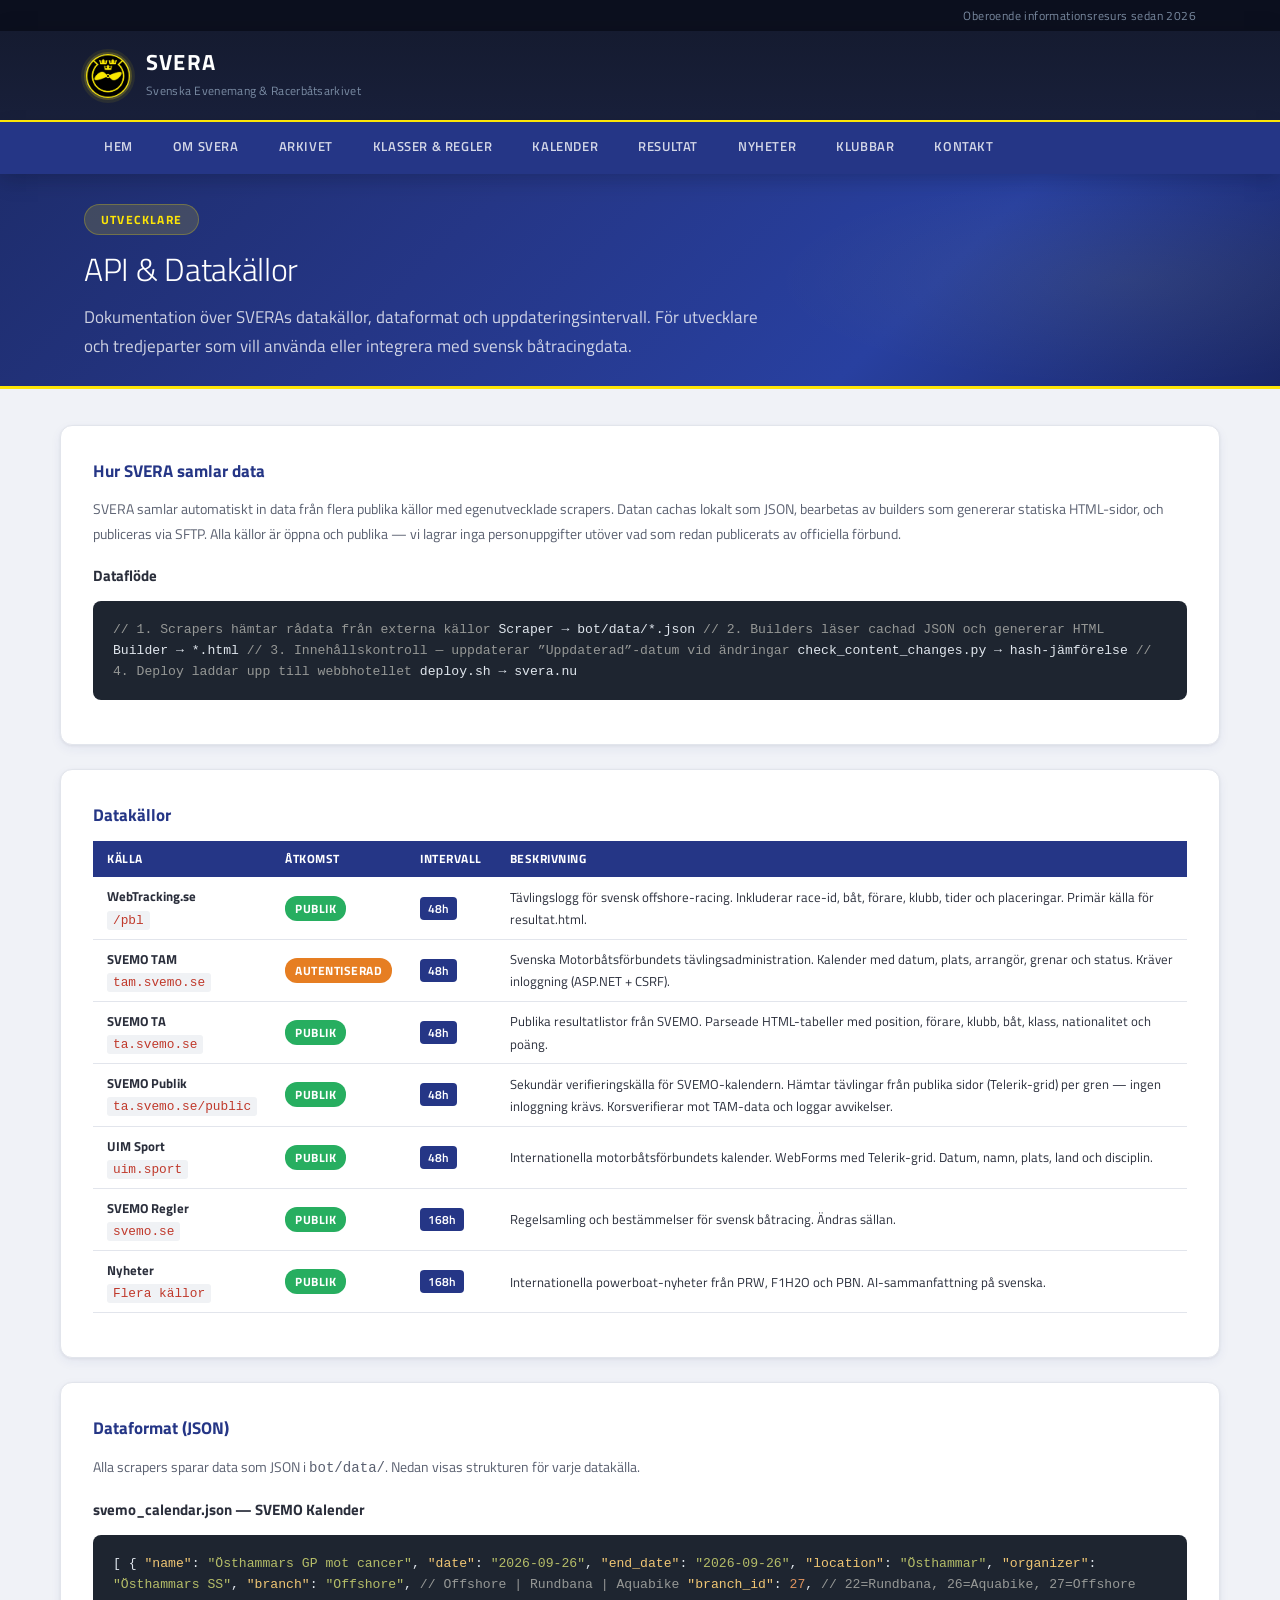
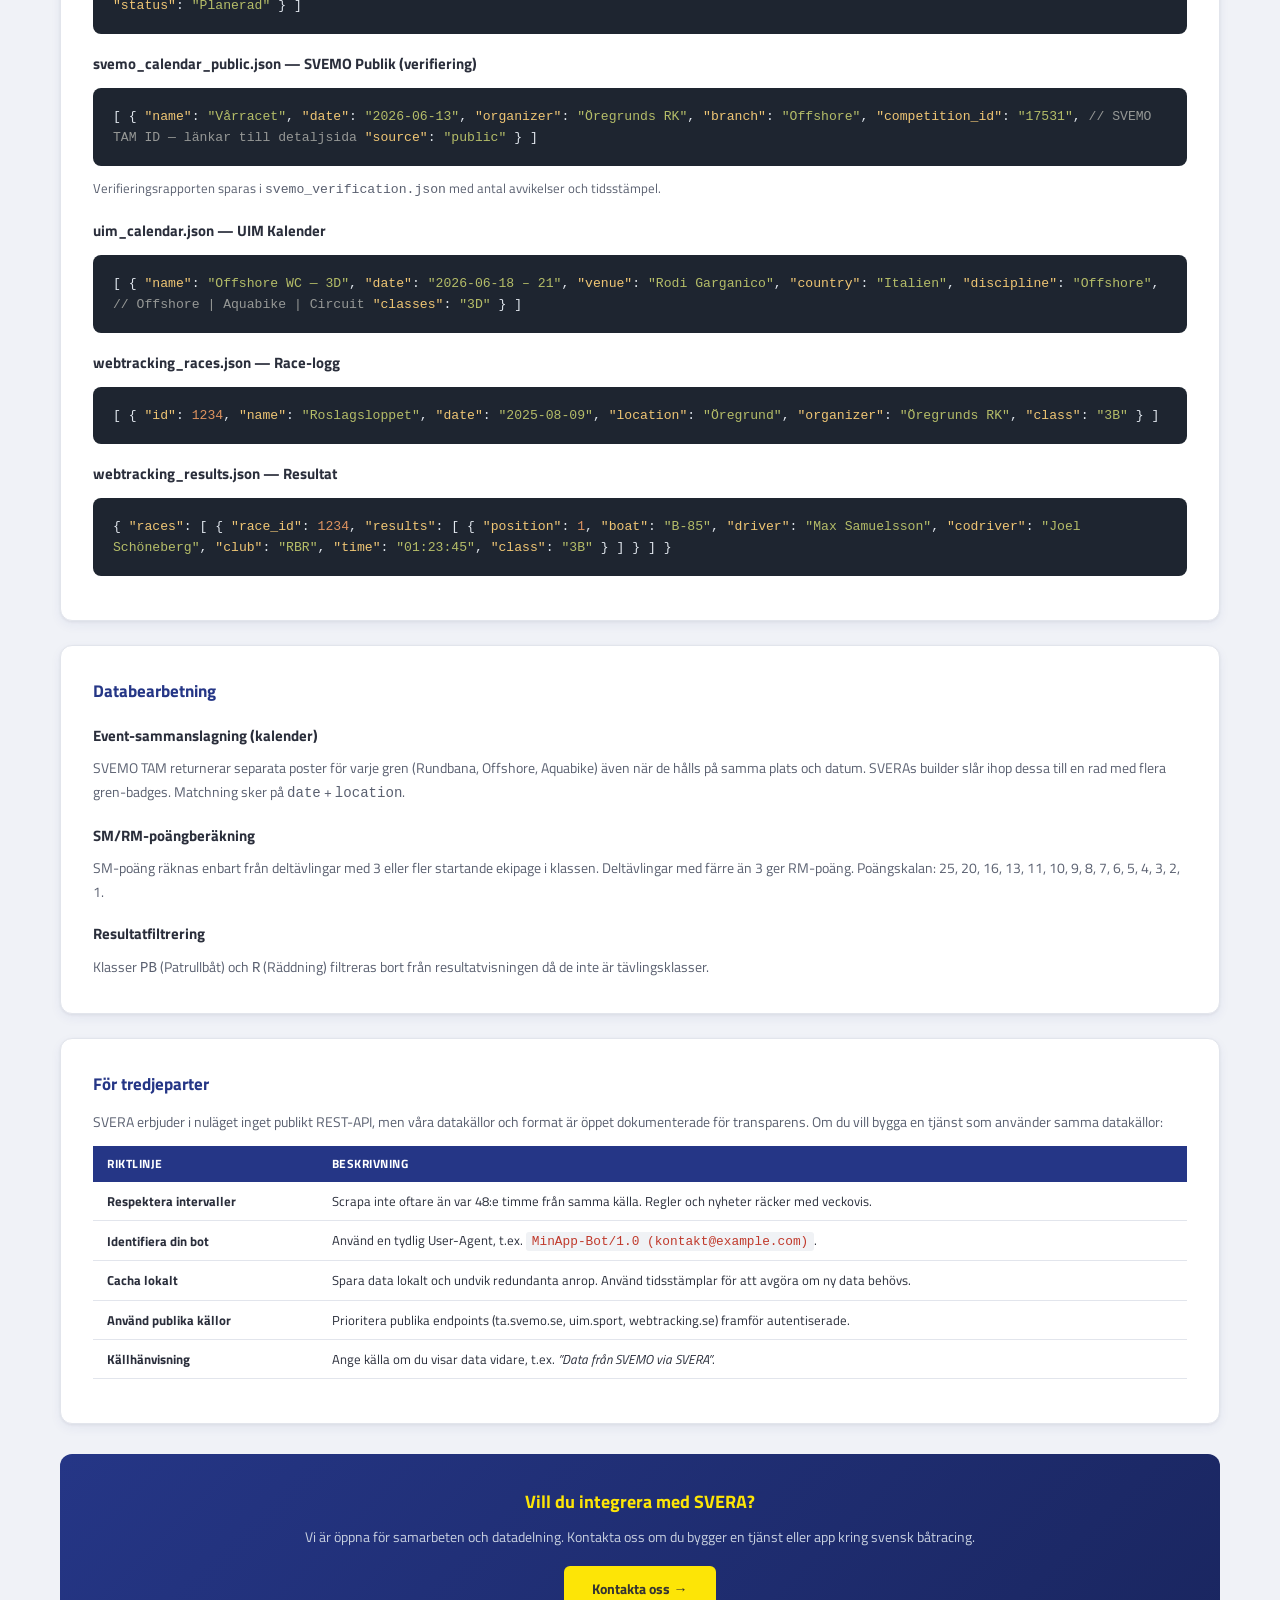
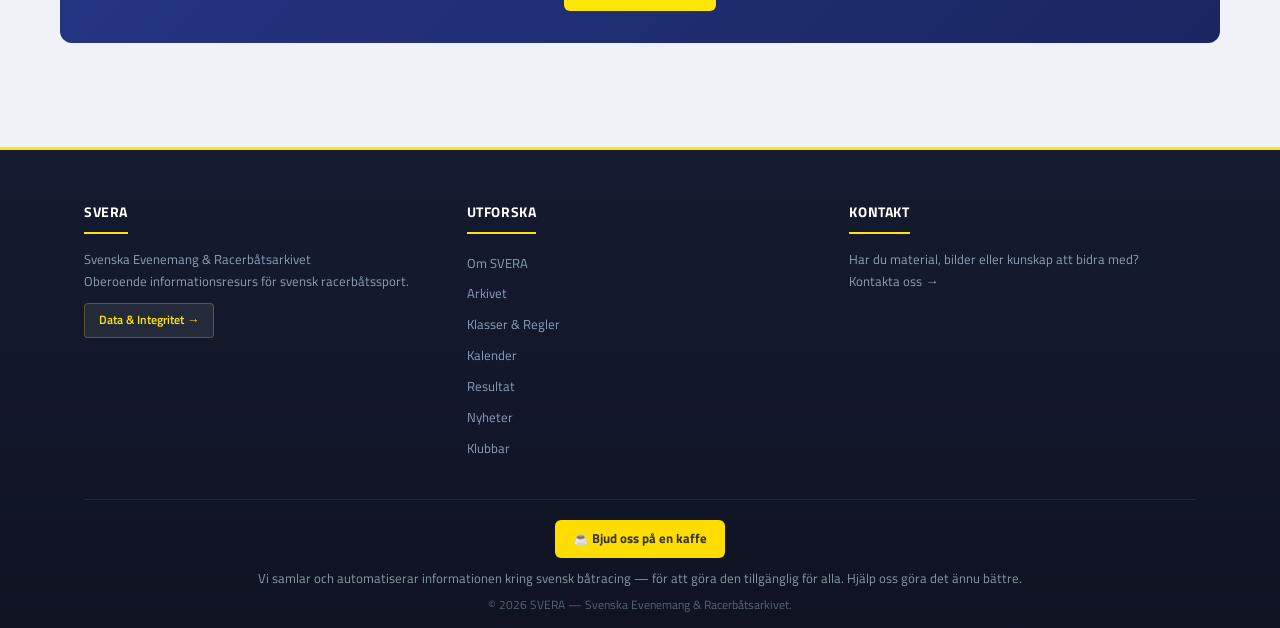
==== commit 721b7388: "Remove "Senast uppdaterad" date from footer across all pages The footer date added no value and caus" ====
--- a/api.html
+++ b/api.html
@@ -323,7 +323,7 @@
         <a href="https://buymeacoffee.com/theralley" target="_blank" rel="noopener" style="display:inline-flex;align-items:center;gap:6px;background:#FFDD00;color:#333;padding:8px 18px;border-radius:6px;font-size:0.82rem;font-weight:700;text-decoration:none;transition:all 0.2s;">&#9749; Bjud oss p&aring; en kaffe</a>
       </div>
       <p style="margin-bottom:6px;font-size:0.8rem;color:#8899aa;">Vi samlar och automatiserar informationen kring svensk b&aring;tracing &mdash; f&ouml;r att g&ouml;ra den tillg&auml;nglig f&ouml;r alla. Hj&auml;lp oss g&ouml;ra det &auml;nnu b&auml;ttre.</p>
-      &copy; 2026 SVERA &mdash; Svenska Evenemang &amp; Racerb&aring;tsarkivet. Senast uppdaterad 2026-03-09.
+      &copy; 2026 SVERA &mdash; Svenska Evenemang &amp; Racerb&aring;tsarkivet.
     </div>
   </div>
 </footer>
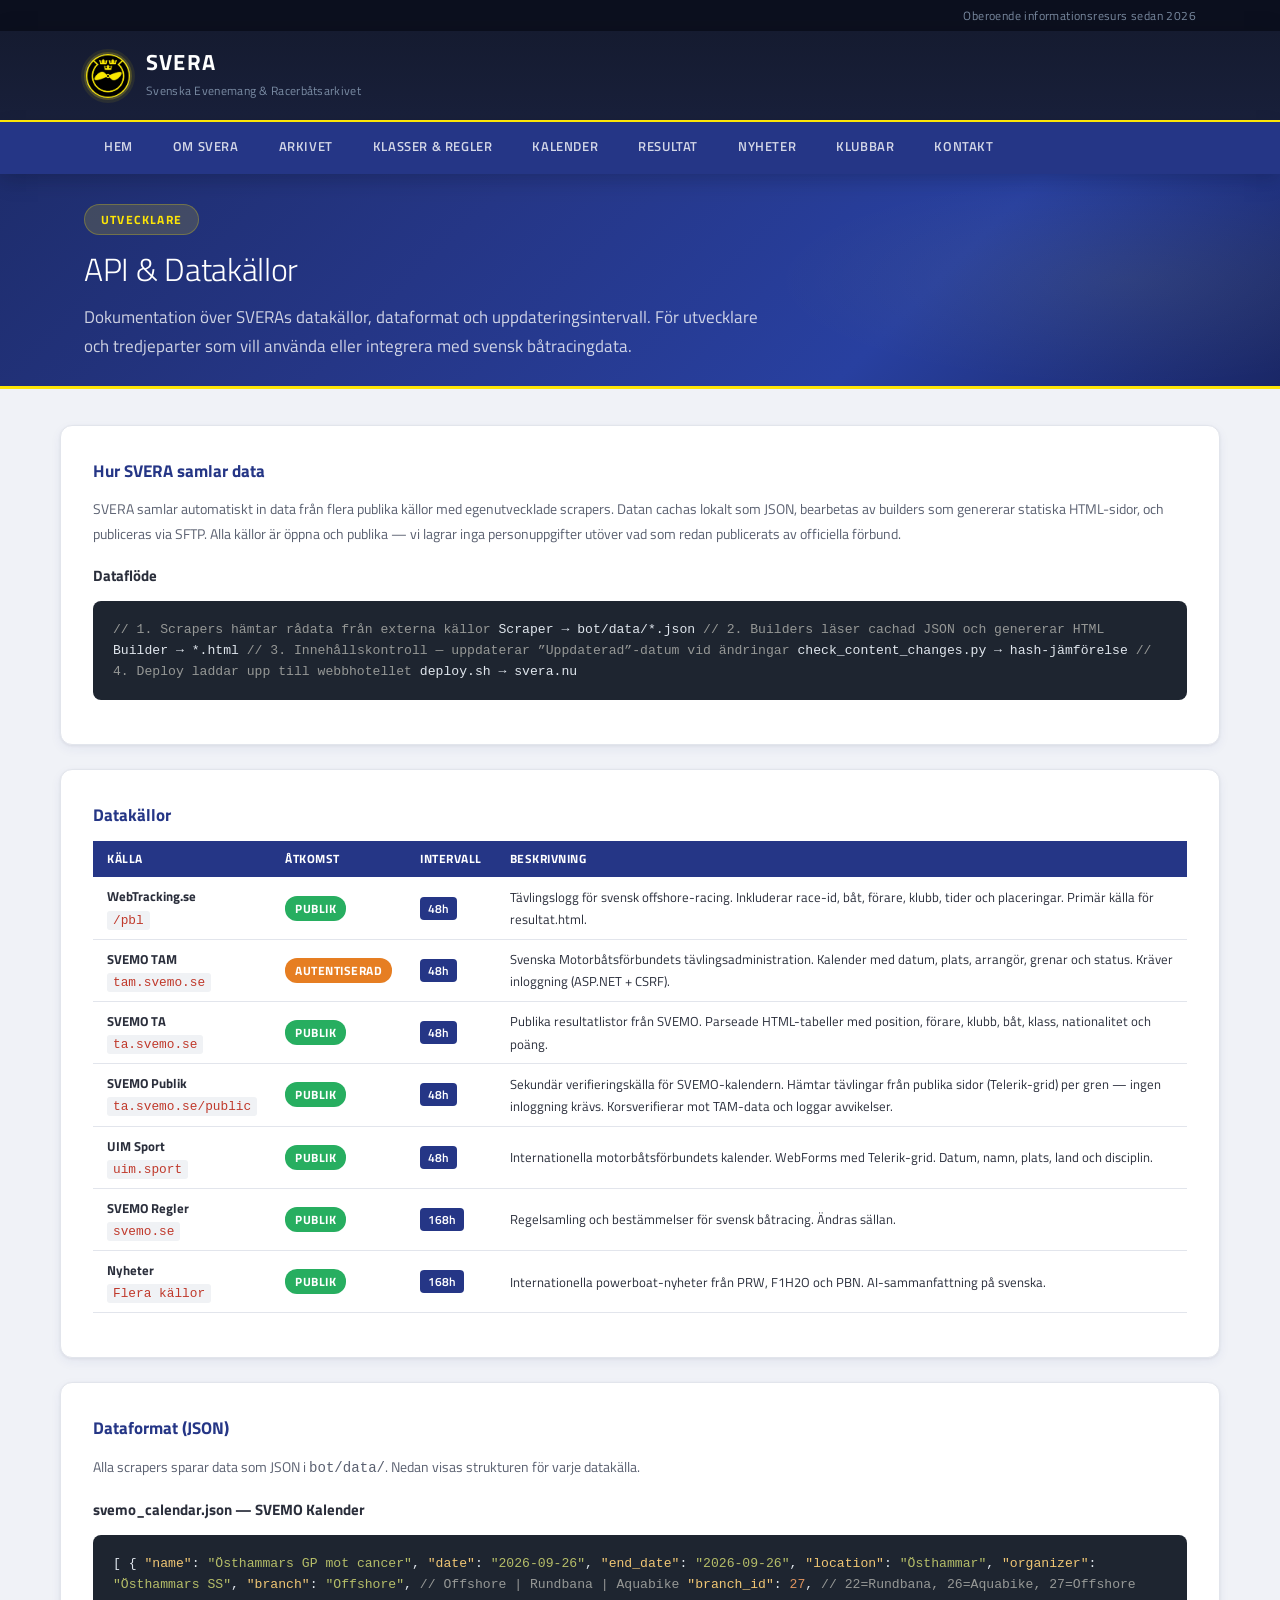
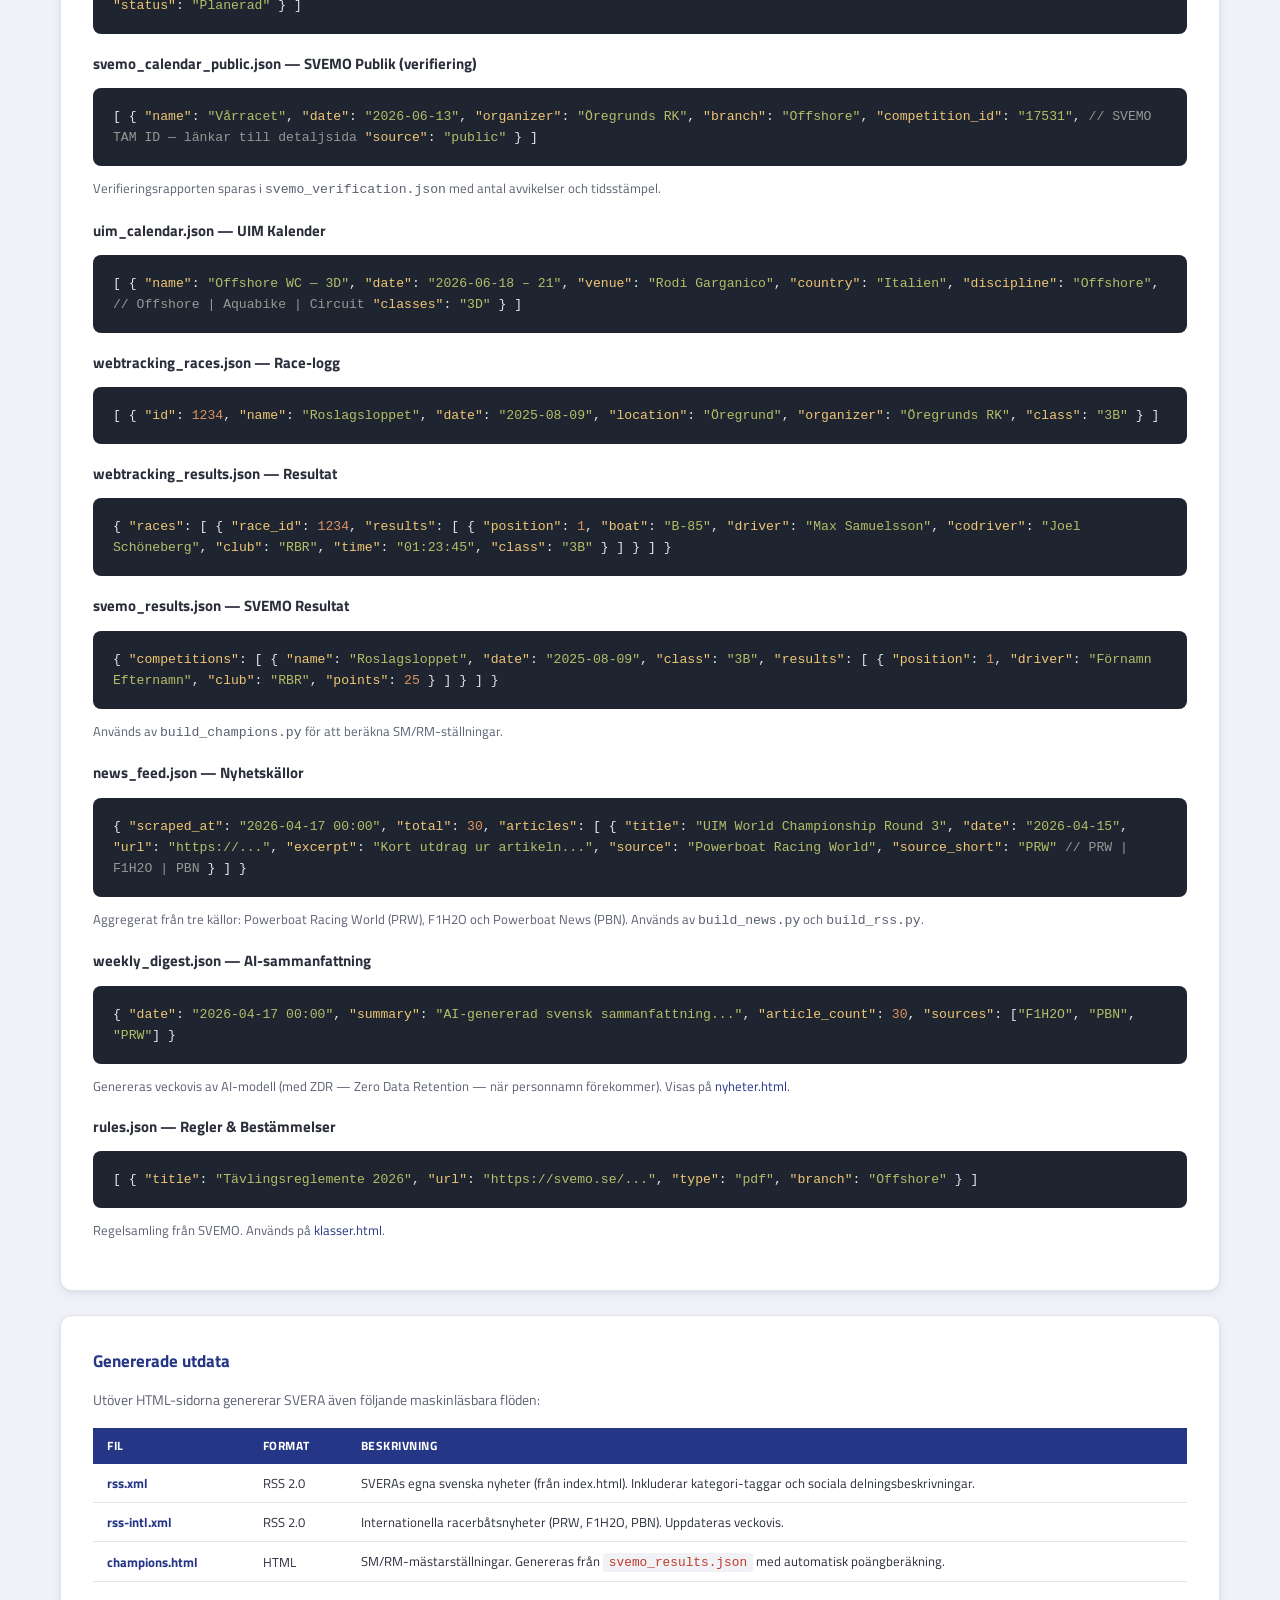
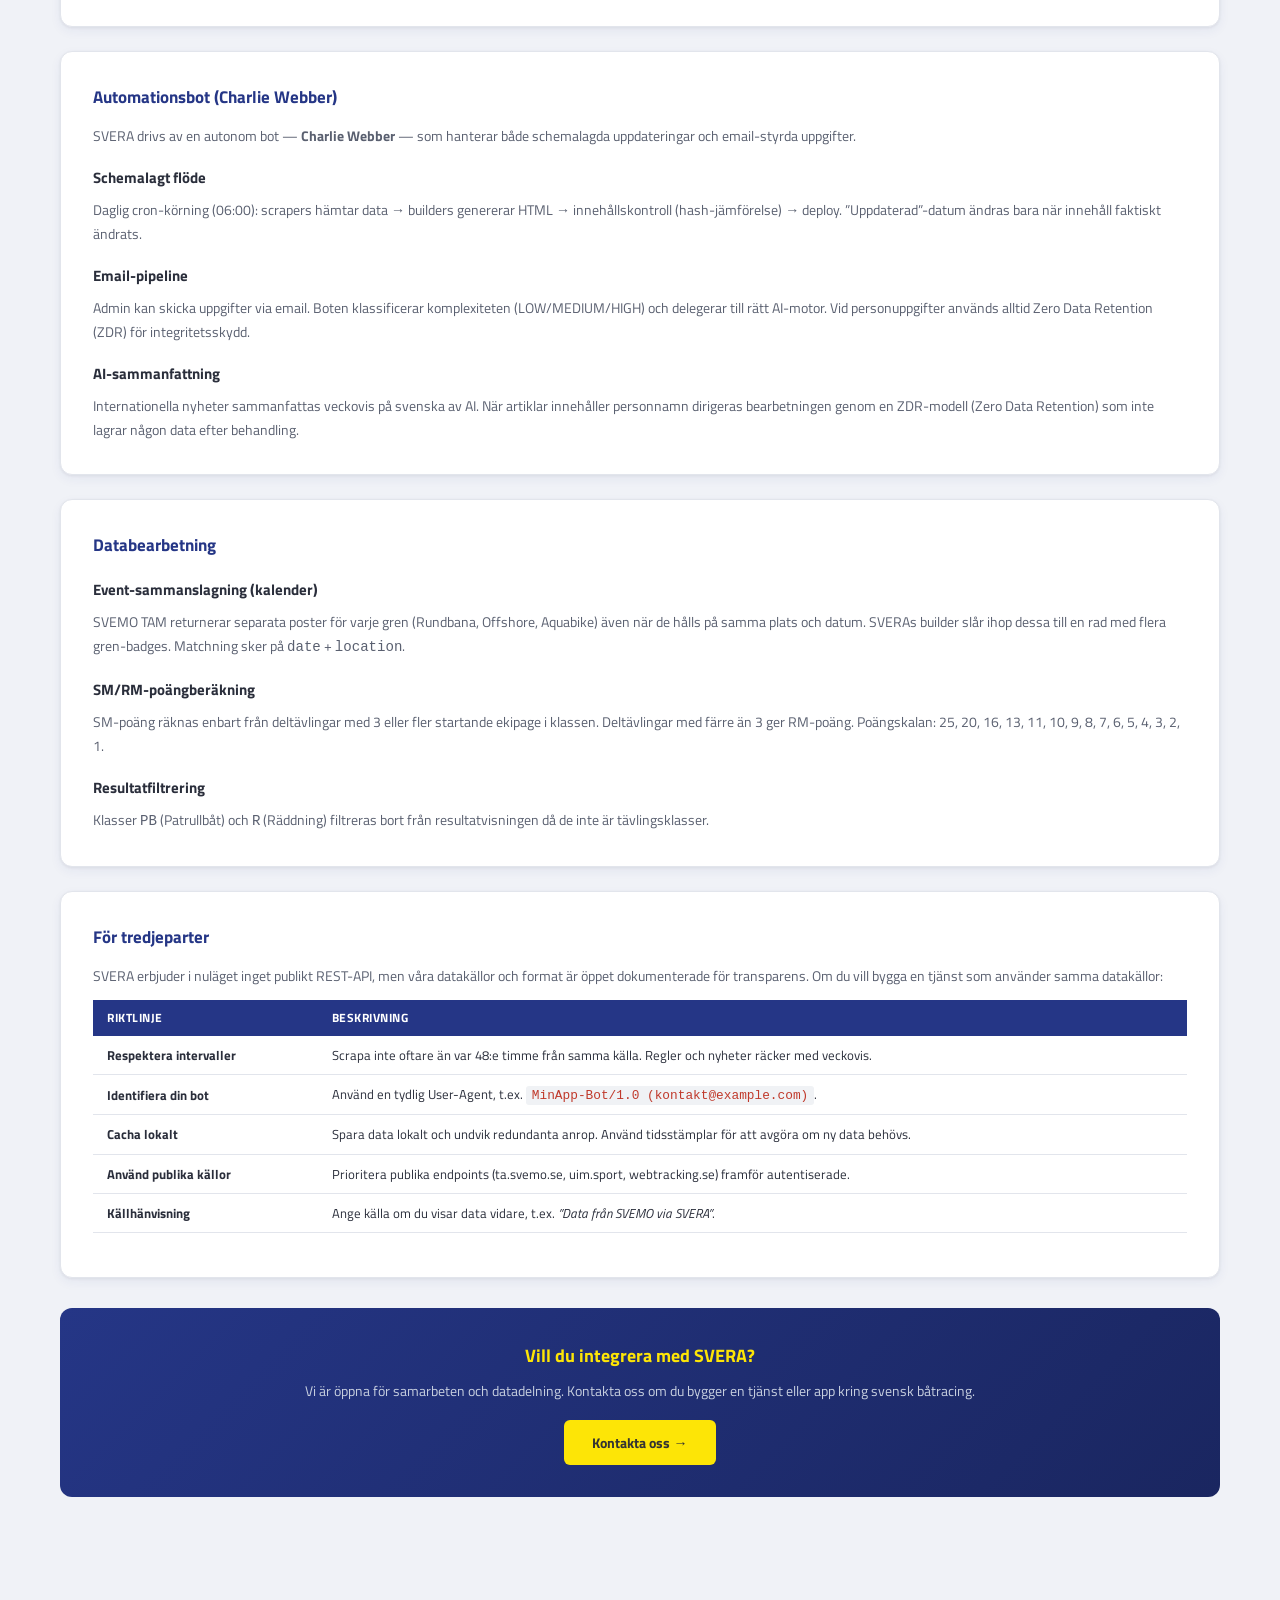
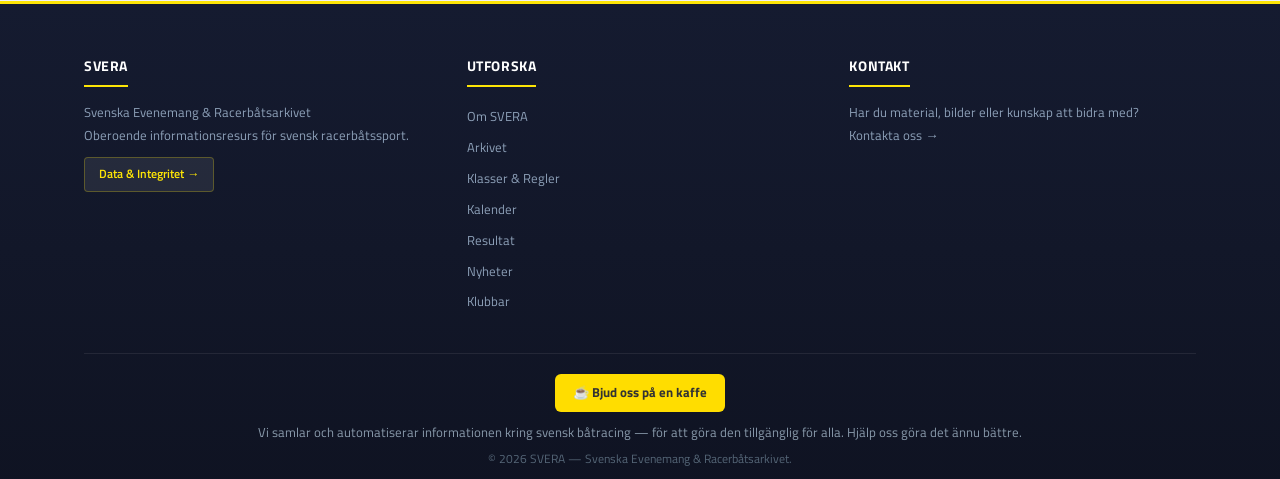
==== commit 2d6f7349: "Complete API docs, fix DeepSeek post routing, add offshore meeting post - api.html: Add missing docu" ====
--- a/api.html
+++ b/api.html
@@ -248,6 +248,113 @@
   ]
 }
     </div>
+
+    <h4>svemo_results.json &mdash; SVEMO Resultat</h4>
+    <div class="code-block">
+{
+  <span class="key">"competitions"</span>: [
+    {
+      <span class="key">"name"</span>: <span class="str">"Roslagsloppet"</span>,
+      <span class="key">"date"</span>: <span class="str">"2025-08-09"</span>,
+      <span class="key">"class"</span>: <span class="str">"3B"</span>,
+      <span class="key">"results"</span>: [
+        {
+          <span class="key">"position"</span>: <span class="num">1</span>,
+          <span class="key">"driver"</span>: <span class="str">"F&ouml;rnamn Efternamn"</span>,
+          <span class="key">"club"</span>: <span class="str">"RBR"</span>,
+          <span class="key">"points"</span>: <span class="num">25</span>
+        }
+      ]
+    }
+  ]
+}
+    </div>
+    <p style="font-size:0.82rem;color:var(--text-light);margin-bottom:16px;">Anv&auml;nds av <code>build_champions.py</code> f&ouml;r att ber&auml;kna SM/RM-st&auml;llningar.</p>
+
+    <h4>news_feed.json &mdash; Nyhetsk&auml;llor</h4>
+    <div class="code-block">
+{
+  <span class="key">"scraped_at"</span>: <span class="str">"2026-04-17 00:00"</span>,
+  <span class="key">"total"</span>: <span class="num">30</span>,
+  <span class="key">"articles"</span>: [
+    {
+      <span class="key">"title"</span>: <span class="str">"UIM World Championship Round 3"</span>,
+      <span class="key">"date"</span>: <span class="str">"2026-04-15"</span>,
+      <span class="key">"url"</span>: <span class="str">"https://..."</span>,
+      <span class="key">"excerpt"</span>: <span class="str">"Kort utdrag ur artikeln..."</span>,
+      <span class="key">"source"</span>: <span class="str">"Powerboat Racing World"</span>,
+      <span class="key">"source_short"</span>: <span class="str">"PRW"</span>          <span class="comment">// PRW | F1H2O | PBN</span>
+    }
+  ]
+}
+    </div>
+    <p style="font-size:0.82rem;color:var(--text-light);margin-bottom:16px;">Aggregerat fr&aring;n tre k&auml;llor: Powerboat Racing World (PRW), F1H2O och Powerboat News (PBN). Anv&auml;nds av <code>build_news.py</code> och <code>build_rss.py</code>.</p>
+
+    <h4>weekly_digest.json &mdash; AI-sammanfattning</h4>
+    <div class="code-block">
+{
+  <span class="key">"date"</span>: <span class="str">"2026-04-17 00:00"</span>,
+  <span class="key">"summary"</span>: <span class="str">"AI-genererad svensk sammanfattning..."</span>,
+  <span class="key">"article_count"</span>: <span class="num">30</span>,
+  <span class="key">"sources"</span>: [<span class="str">"F1H2O"</span>, <span class="str">"PBN"</span>, <span class="str">"PRW"</span>]
+}
+    </div>
+    <p style="font-size:0.82rem;color:var(--text-light);margin-bottom:16px;">Genereras veckovis av AI-modell (med ZDR &mdash; Zero Data Retention &mdash; n&auml;r personnamn f&ouml;rekommer). Visas p&aring; <a href="nyheter.html">nyheter.html</a>.</p>
+
+    <h4>rules.json &mdash; Regler &amp; Best&auml;mmelser</h4>
+    <div class="code-block">
+[
+  {
+    <span class="key">"title"</span>: <span class="str">"T&auml;vlingsreglemente 2026"</span>,
+    <span class="key">"url"</span>: <span class="str">"https://svemo.se/..."</span>,
+    <span class="key">"type"</span>: <span class="str">"pdf"</span>,
+    <span class="key">"branch"</span>: <span class="str">"Offshore"</span>
+  }
+]
+    </div>
+    <p style="font-size:0.82rem;color:var(--text-light);margin-bottom:16px;">Regelsamling fr&aring;n SVEMO. Anv&auml;nds p&aring; <a href="klasser.html">klasser.html</a>.</p>
+  </div>
+
+  <!-- Generated Outputs -->
+  <div class="api-section">
+    <h3>Genererade utdata</h3>
+    <p style="font-size:0.88rem;color:var(--text-light);line-height:1.7;margin-bottom:16px;">Ut&ouml;ver HTML-sidorna genererar SVERA &auml;ven f&ouml;ljande maskinl&auml;sbara fl&ouml;den:</p>
+
+    <table class="api-table">
+      <thead><tr><th>Fil</th><th>Format</th><th>Beskrivning</th></tr></thead>
+      <tbody>
+        <tr>
+          <td><strong><a href="rss.xml" style="color:var(--primary);">rss.xml</a></strong></td>
+          <td>RSS 2.0</td>
+          <td>SVERAs egna svenska nyheter (fr&aring;n index.html). Inkluderar kategori-taggar och sociala delningsbeskrivningar.</td>
+        </tr>
+        <tr>
+          <td><strong><a href="rss-intl.xml" style="color:var(--primary);">rss-intl.xml</a></strong></td>
+          <td>RSS 2.0</td>
+          <td>Internationella racerb&aring;tsnyheter (PRW, F1H2O, PBN). Uppdateras veckovis.</td>
+        </tr>
+        <tr>
+          <td><strong><a href="champions.html" style="color:var(--primary);">champions.html</a></strong></td>
+          <td>HTML</td>
+          <td>SM/RM-m&auml;starst&auml;llningar. Genereras fr&aring;n <code>svemo_results.json</code> med automatisk po&auml;ngber&auml;kning.</td>
+        </tr>
+      </tbody>
+    </table>
+  </div>
+
+  <!-- Bot System -->
+  <div class="api-section">
+    <h3>Automationsbot (Charlie Webber)</h3>
+    <p style="font-size:0.88rem;color:var(--text-light);line-height:1.7;margin-bottom:16px;">SVERA drivs av en autonom bot &mdash; <strong>Charlie Webber</strong> &mdash; som hanterar b&aring;de schemalagda uppdateringar och email-styrda uppgifter.</p>
+
+    <h4>Schemalagt fl&ouml;de</h4>
+    <p style="font-size:0.88rem;color:var(--text-light);line-height:1.7;">Daglig cron-k&ouml;rning (06:00): scrapers h&auml;mtar data &rarr; builders genererar HTML &rarr; inneh&aring;llskontroll (hash-j&auml;mf&ouml;relse) &rarr; deploy. &rdquo;Uppdaterad&rdquo;-datum &auml;ndras bara n&auml;r inneh&aring;ll faktiskt &auml;ndrats.</p>
+
+    <h4>Email-pipeline</h4>
+    <p style="font-size:0.88rem;color:var(--text-light);line-height:1.7;">Admin kan skicka uppgifter via email. Boten klassificerar komplexiteten (LOW/MEDIUM/HIGH) och delegerar till r&auml;tt AI-motor. Vid personuppgifter anv&auml;nds alltid Zero Data Retention (ZDR) f&ouml;r integritetsskydd.</p>
+
+    <h4>AI-sammanfattning</h4>
+    <p style="font-size:0.88rem;color:var(--text-light);line-height:1.7;">Internationella nyheter sammanfattas veckovis p&aring; svenska av AI. N&auml;r artiklar inneh&aring;ller personnamn dirigeras bearbetningen genom en ZDR-modell (Zero Data Retention) som inte lagrar n&aring;gon data efter behandling.</p>
   </div>
 
   <!-- Merge Logic -->
--- a/assets/css/style.css
+++ b/assets/css/style.css
@@ -410,7 +410,15 @@
   display: flex;
   align-items: center;
   gap: 10px;
-  margin-bottom: 8px;
+  margin-bottom: 10px;
+}
+.news-date {
+  font-size: 0.72rem;
+  color: var(--text-light);
+  font-weight: 600;
+  letter-spacing: 0.3px;
+  text-transform: uppercase;
+  font-variant-numeric: tabular-nums;
 }
 .category {
   display: inline-block;
@@ -423,11 +431,13 @@
   border-radius: 4px;
   letter-spacing: 0.5px;
 }
-.news-date {
-  font-size: 0.76rem;
-  color: var(--text-light);
-  font-weight: 600;
-  letter-spacing: 0.3px;
+.news-meta .separator {
+  width: 3px;
+  height: 3px;
+  border-radius: 50%;
+  background: var(--text-light);
+  opacity: 0.5;
+  flex-shrink: 0;
 }
 .news-body h3 {
   font-size: 1.05rem;
@@ -440,6 +450,19 @@
   font-size: 0.88rem;
   color: var(--text-light);
   line-height: 1.6;
+}
+.news-body ul {
+  list-style: none;
+  padding: 0;
+  margin: 10px 0;
+  display: flex;
+  flex-wrap: wrap;
+  gap: 6px 16px;
+}
+.news-body ul li {
+  font-size: 0.85rem;
+  color: var(--text-light);
+  line-height: 1.5;
 }
 .read-more {
   display: inline-flex;
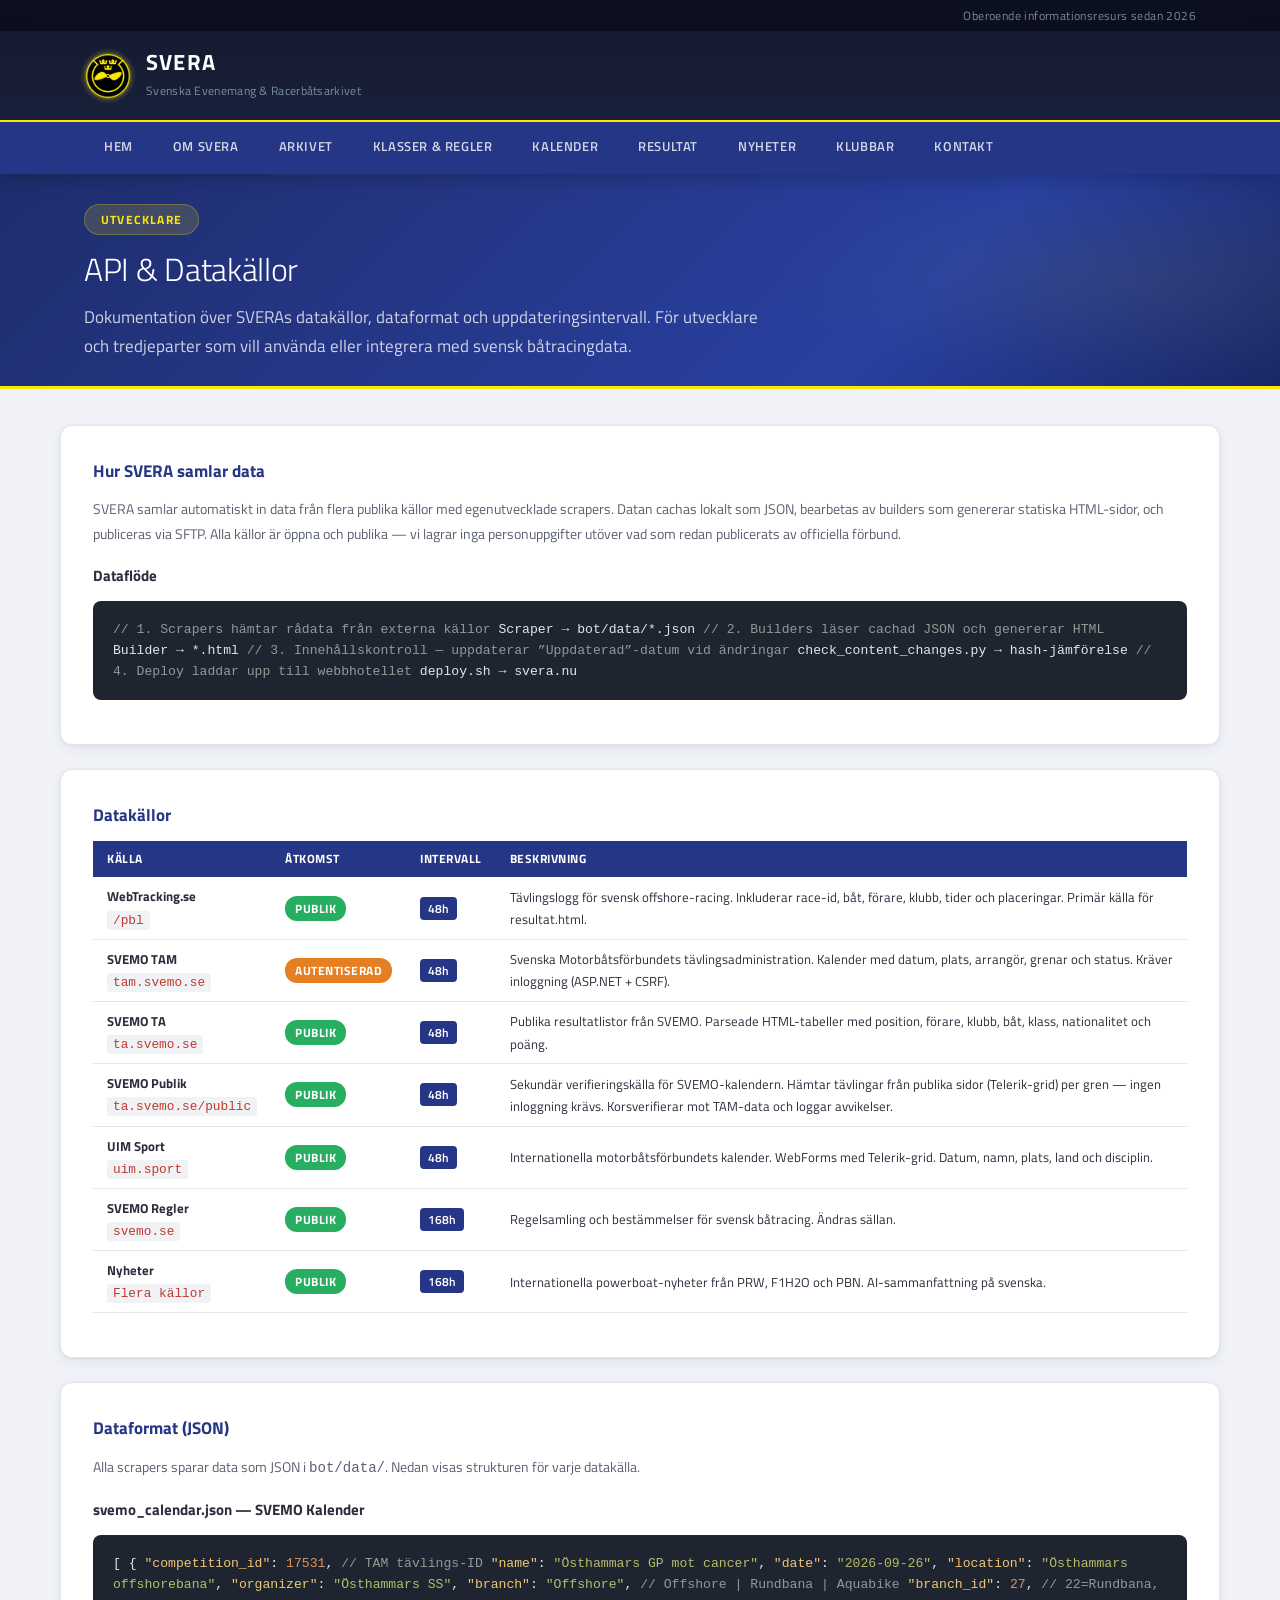
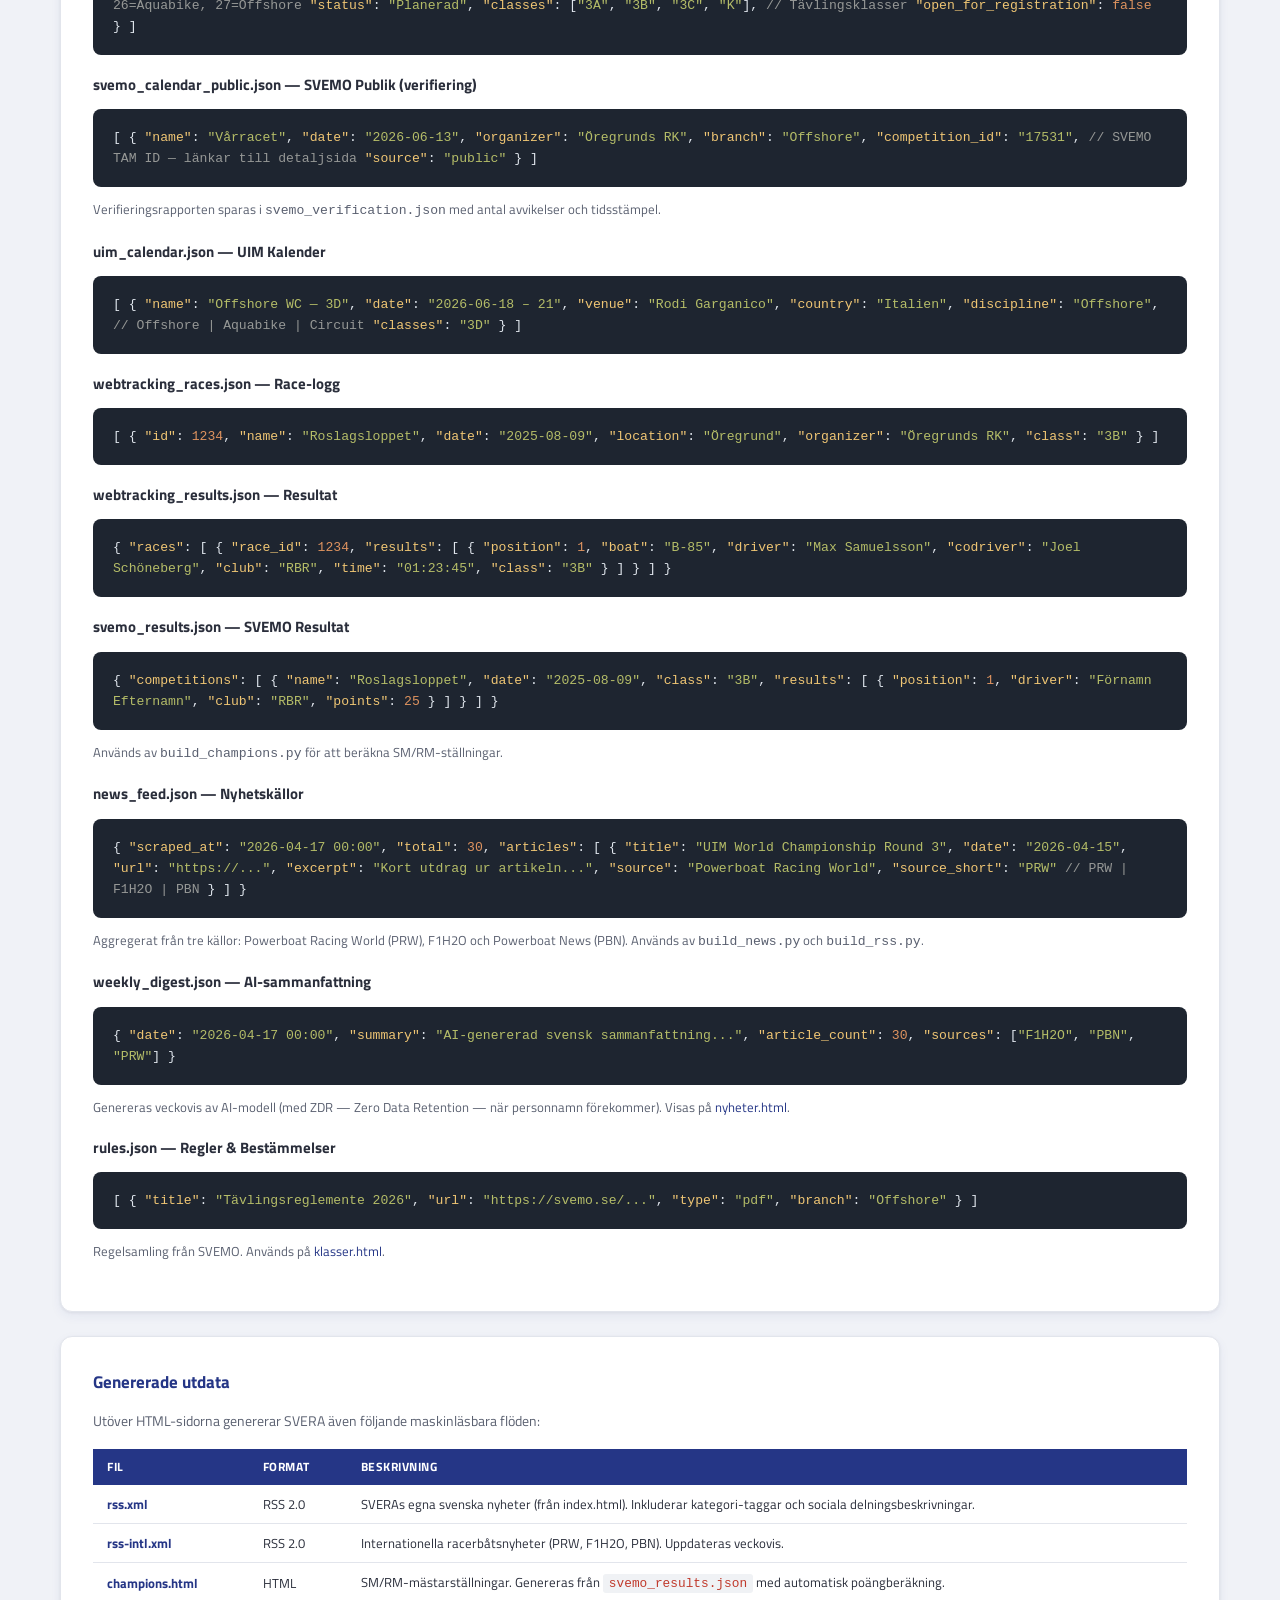
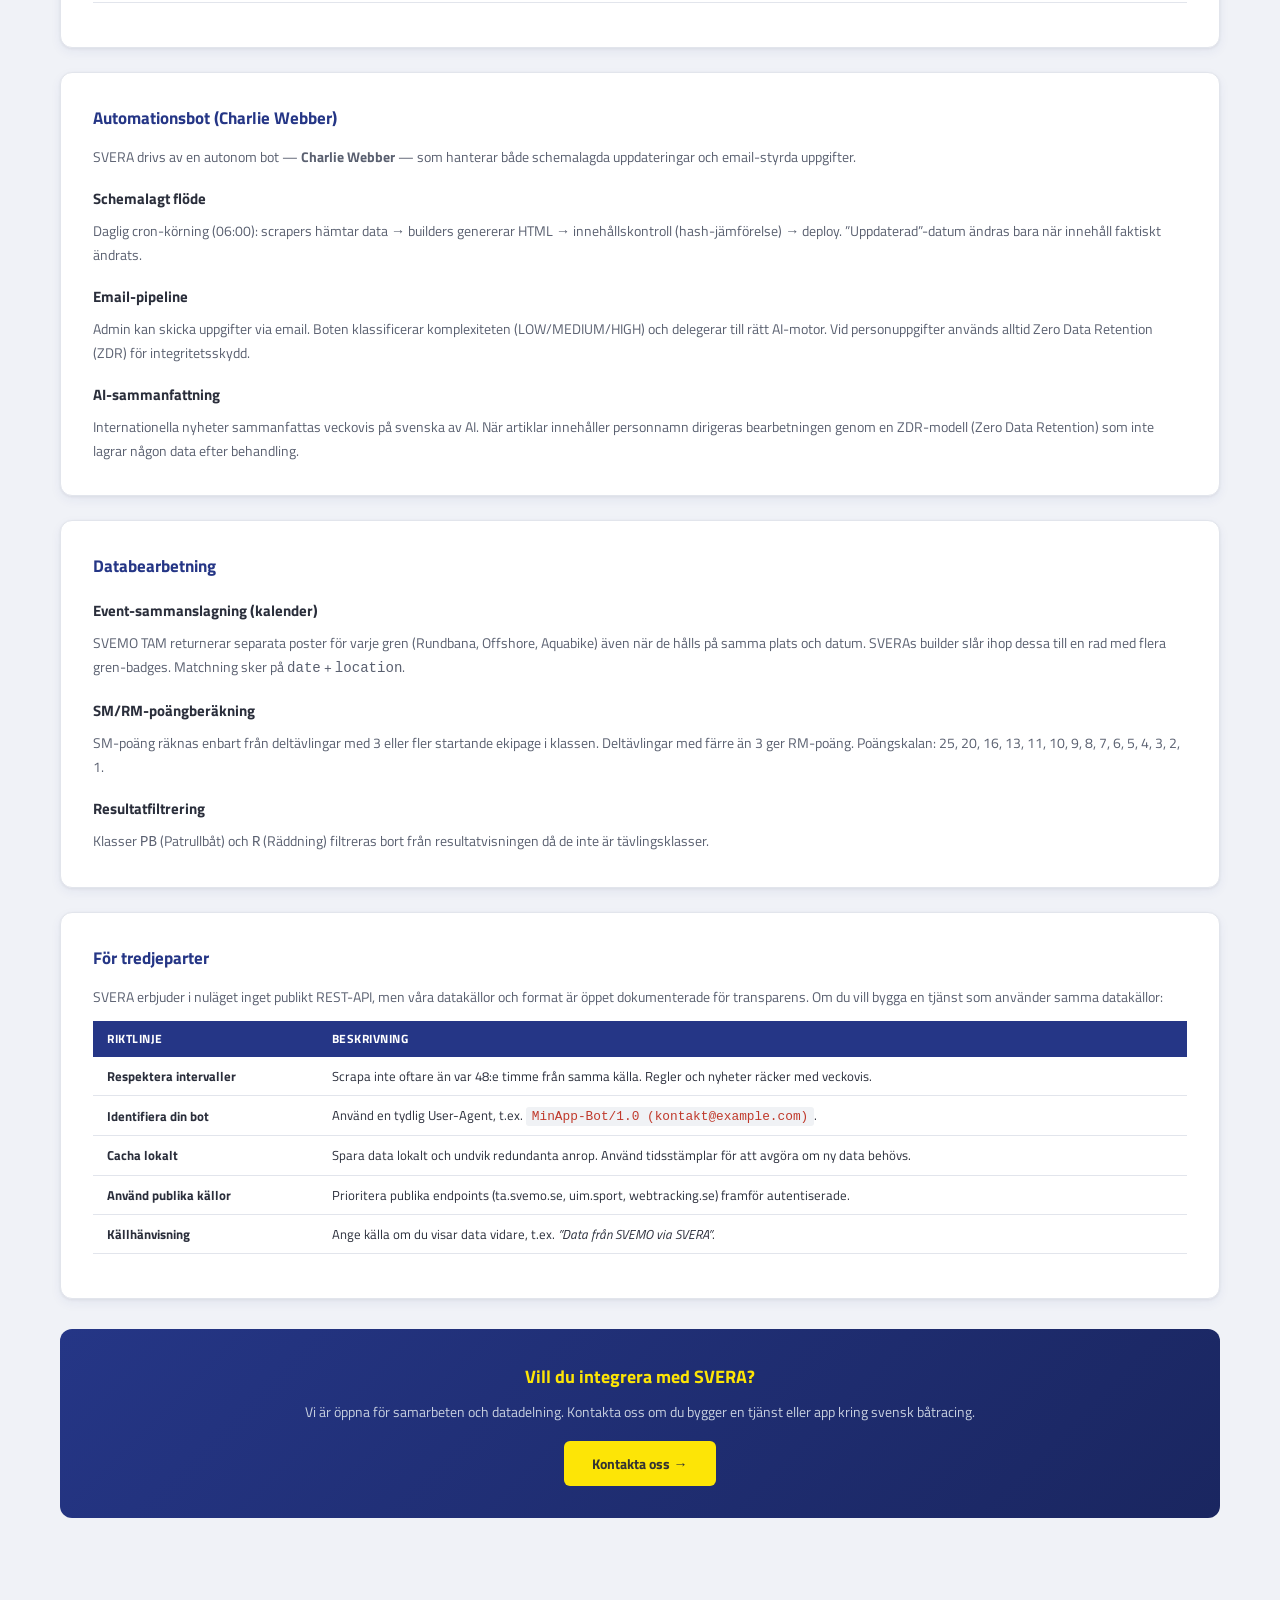
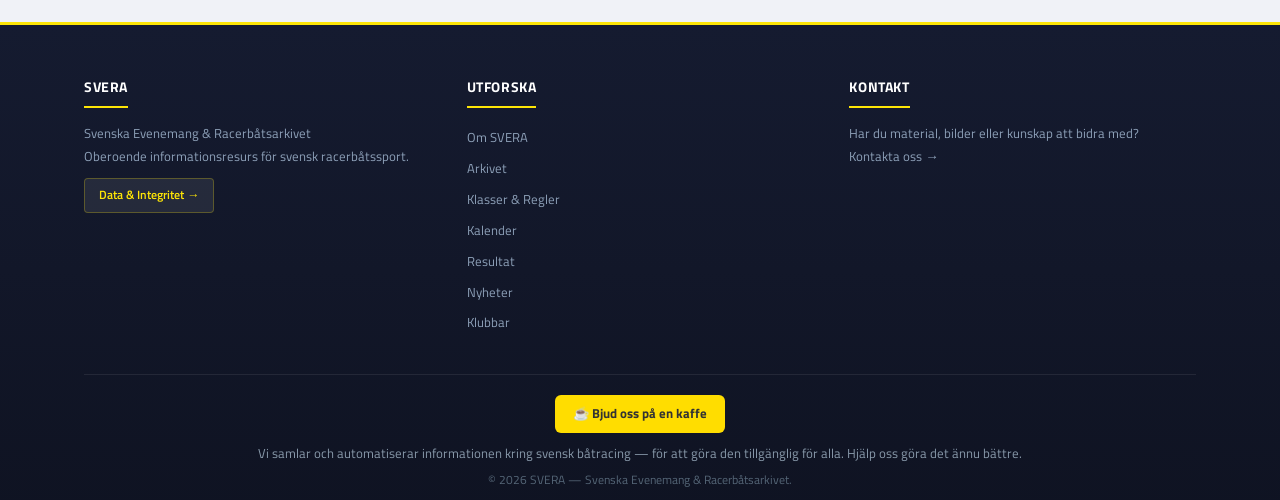
==== commit 0b3b3cfd: "Fix broken SVEMO calendar, UIM rule PDFs, and rebuild pages Critical fixes: - svemo_calendar.py: TAM" ====
--- a/api.html
+++ b/api.html
@@ -60,12 +60,24 @@
     <div class="container">
       <ul class="nav-list">
         <li><a href="/">Hem</a></li>
-        <li><a href="om.html">Om SVERA</a></li>
+        <li>
+          <a href="om.html">Om SVERA</a>
+          <ul class="dropdown">
+            <li><a href="om.html">Om SVERA</a></li>
+            <li><a href="sponsorer.html">Sponsorer &amp; Partners</a></li>
+          </ul>
+        </li>
         <li><a href="arkivet.html">Arkivet</a></li>
         <li><a href="klasser.html">Klasser &amp; Regler</a></li>
         <li><a href="kalender.html">Kalender</a></li>
         <li><a href="resultat.html">Resultat</a></li>
-        <li><a href="nyheter.html">Nyheter</a></li>
+        <li>
+          <a href="nyheter.html">Nyheter</a>
+          <ul class="dropdown">
+            <li><a href="nyheter.html">Nyheter</a></li>
+            <li><a href="social.html">Social</a></li>
+          </ul>
+        </li>
         <li>
           <a href="klubbar.html">Klubbar</a>
           <ul class="dropdown">
@@ -172,14 +184,16 @@
     <div class="code-block">
 [
   {
+    <span class="key">"competition_id"</span>: <span class="num">17531</span>,        <span class="comment">// TAM t&auml;vlings-ID</span>
     <span class="key">"name"</span>: <span class="str">"&Ouml;sthammars GP mot cancer"</span>,
     <span class="key">"date"</span>: <span class="str">"2026-09-26"</span>,
-    <span class="key">"end_date"</span>: <span class="str">"2026-09-26"</span>,
-    <span class="key">"location"</span>: <span class="str">"&Ouml;sthammar"</span>,
+    <span class="key">"location"</span>: <span class="str">"&Ouml;sthammars offshorebana"</span>,
     <span class="key">"organizer"</span>: <span class="str">"&Ouml;sthammars SS"</span>,
     <span class="key">"branch"</span>: <span class="str">"Offshore"</span>,       <span class="comment">// Offshore | Rundbana | Aquabike</span>
     <span class="key">"branch_id"</span>: <span class="num">27</span>,             <span class="comment">// 22=Rundbana, 26=Aquabike, 27=Offshore</span>
-    <span class="key">"status"</span>: <span class="str">"Planerad"</span>
+    <span class="key">"status"</span>: <span class="str">"Planerad"</span>,
+    <span class="key">"classes"</span>: [<span class="str">"3A"</span>, <span class="str">"3B"</span>, <span class="str">"3C"</span>, <span class="str">"K"</span>],  <span class="comment">// T&auml;vlingsklasser</span>
+    <span class="key">"open_for_registration"</span>: <span class="num">false</span>
   }
 ]
     </div>
